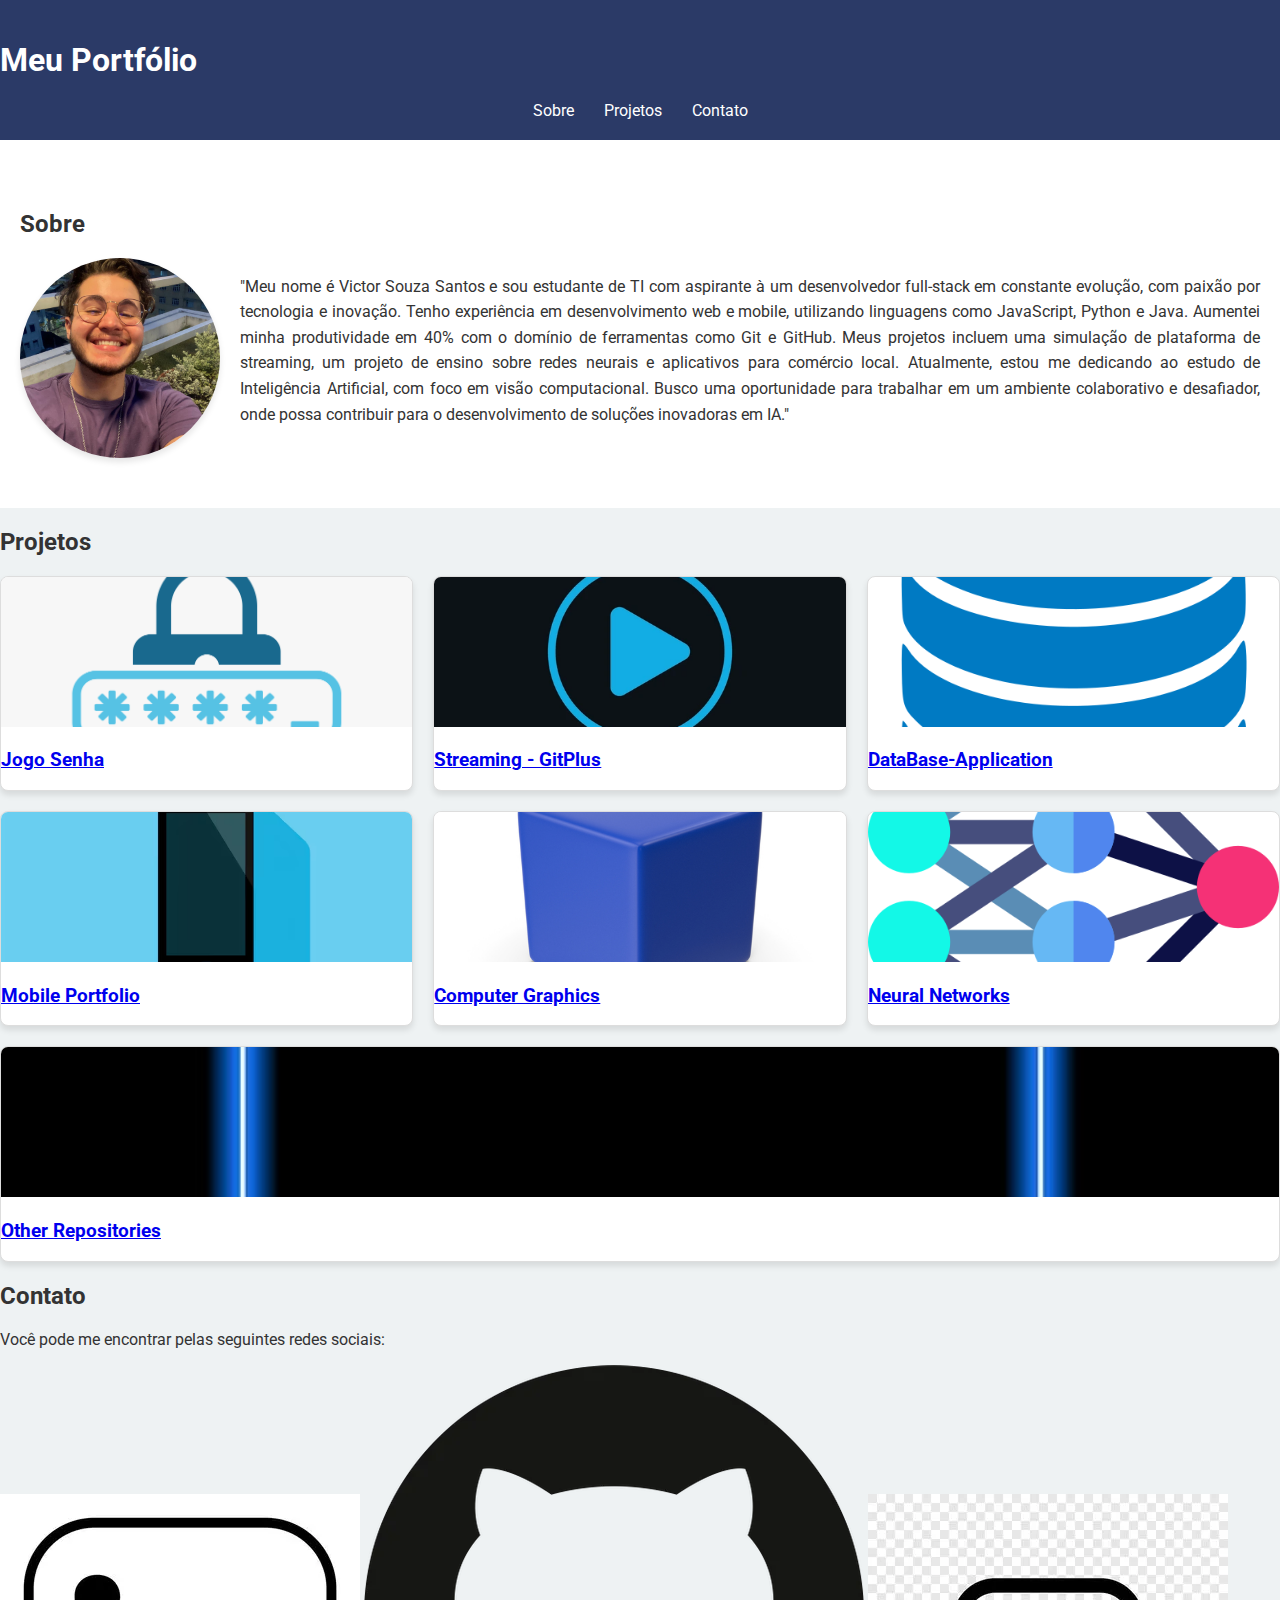
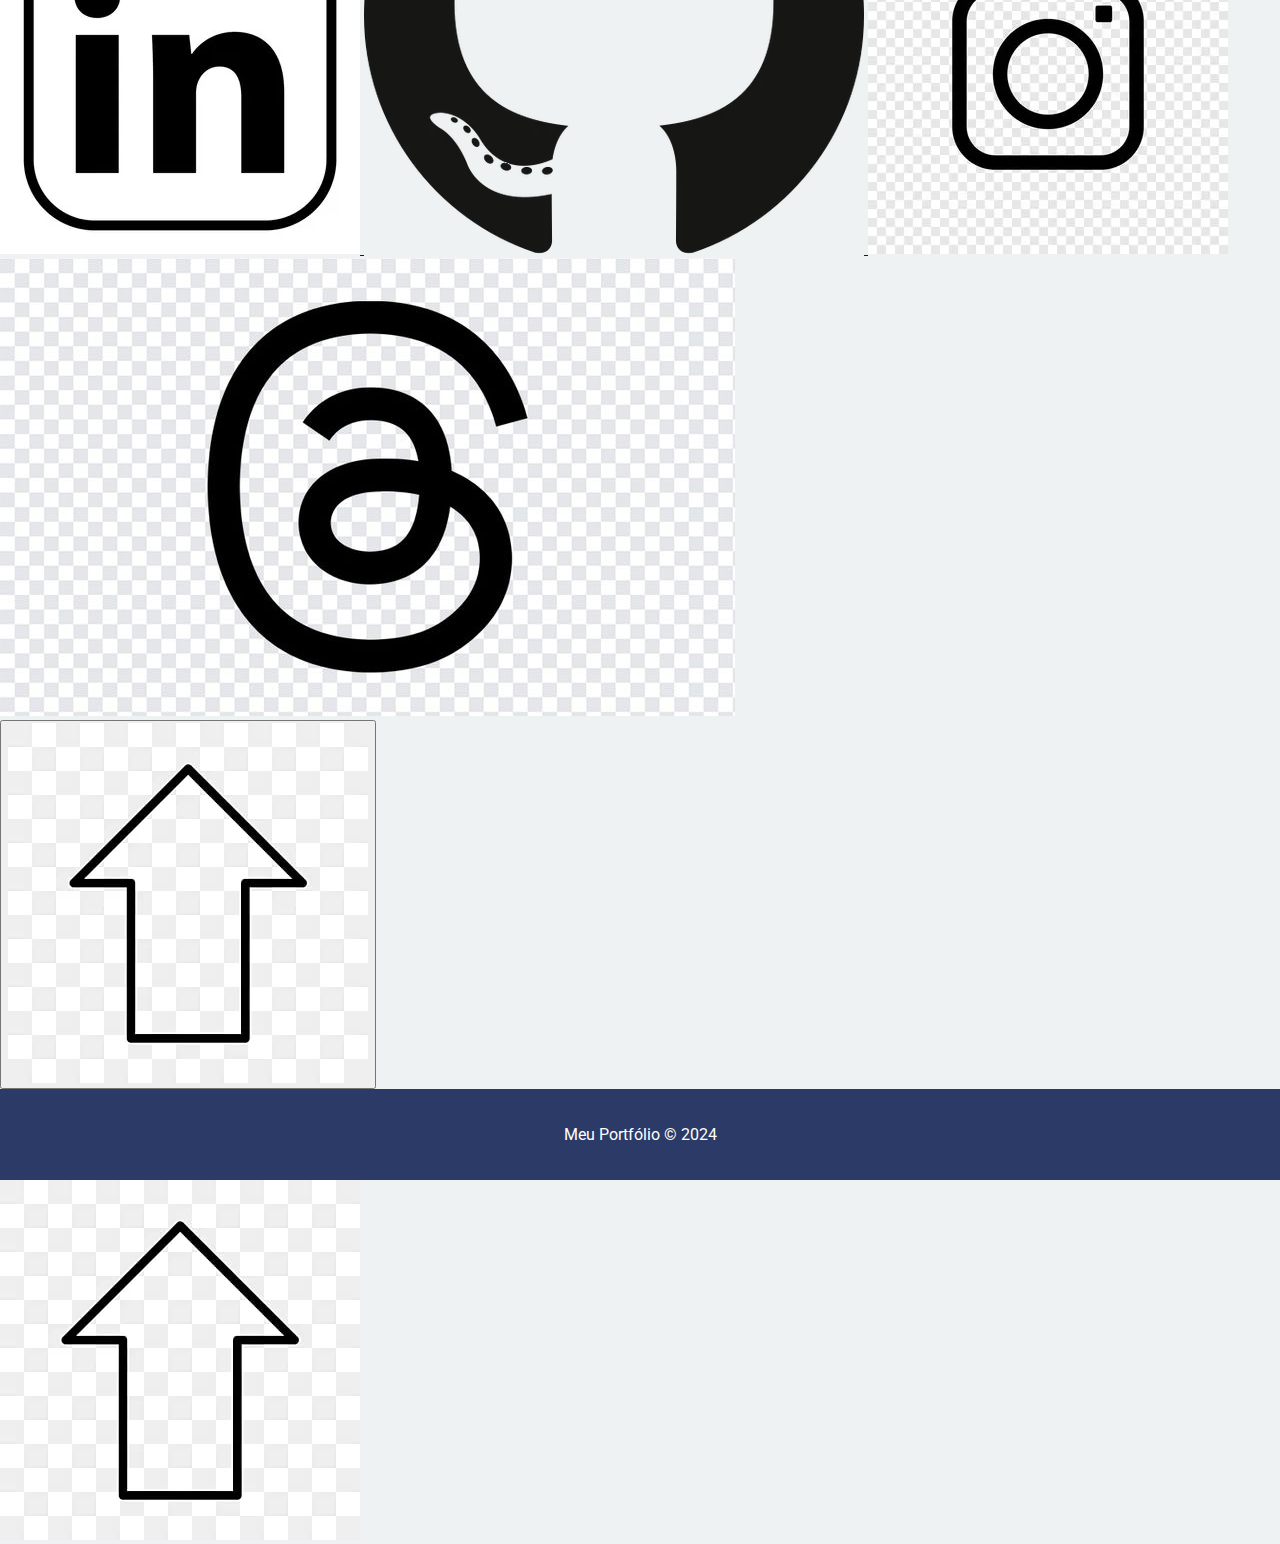
==== index.html @ 02e03fd9 "Tinha ficado bem ruim" ====
<!DOCTYPE html>
<html lang="pt-br">
<head>
  <meta charset="UTF-8">
  <meta name="viewport" content="width=device-width, initial-scale=1.0">
  <title>Meu Portfólio</title>
  <link rel="stylesheet" href="style.css">
  <link rel="stylesheet" href="https://fonts.googleapis.com/css2?family=Roboto:wght@400;700&display=swap">
</head>
<body>
  <header>
    <div class="container">
      <h1 id="branding"><span class="highlight">Meu</span> Portfólio</h1>
      <nav>
        <ul>
          <li><a href="#sobre">Sobre</a></li>
          <li><a href="#projetos">Projetos</a></li>
          <li><a href="#contato">Contato</a></li>
        </ul>
      </nav>
    </div>
  </header>

  <main>
    <!-- Seção Sobre -->
    <section id="sobre">
      <div class="container">
        <h2>Sobre</h2>
        <div class="about">
        <img src="./ilustrations/pfp/3632a961-8020-4d77-95af-735faaba258c.jpeg" alt="Me" class="profile-pic">
          <p class="sobre-texto">
            "Meu nome é Victor Souza Santos e sou estudante de TI com aspirante à um desenvolvedor full-stack em constante evolução,
             com paixão por tecnologia e inovação. Tenho experiência em desenvolvimento web e mobile, utilizando linguagens como JavaScript, Python e Java.
              Aumentei minha produtividade em 40% com o domínio de ferramentas como Git e GitHub. Meus projetos incluem uma simulação de plataforma de streaming,
               um projeto de ensino sobre redes neurais e aplicativos para comércio local. Atualmente, estou me dedicando ao estudo de Inteligência Artificial,
                com foco em visão computacional. Busco uma oportunidade para trabalhar em um ambiente colaborativo e desafiador,
                 onde possa contribuir para o desenvolvimento de soluções inovadoras em IA."
          </p>  
        </div>
      </div>
    </section>

    <!-- Seção Projetos -->
    <section id="projetos">
      <div class="container">
        <h2>Projetos</h2>
        <div class="project-boxes">
          <!-- Projeto Jogo Senha -->
          <article class="project">
            <a href="./Password_Game/senha.html">
              <img src="./ilustrations/password.png" alt="Jogo Senha" class="project-img">
              <h3>Jogo Senha</h3>
            </a>
          </article>

          <!-- Projeto GitPlus -->
          <article class="project">
            <a href="https://projeto-web-streaming.vercel.app/">
              <img src="./ilustrations/play.webp" alt="Web Site" class="project-img">
              <h3>Streaming - GitPlus</h3>
            </a>
          </article>

          <!-- Projeto Aplicação de Banco de Dados -->
          <article class="project">
            <a href="https://github.com/VictorSantos674/DataBase-Application">
              <img src="./ilustrations/db1.webp" alt="DataBase Application" class="project-img">
              <h3>DataBase-Application</h3>
            </a>
          </article>

          <!-- Projeto Portfolio Mobile -->
          <article class="project">
            <a href="https://github.com/VictorSantos674/Mobile-portfolio">
              <img src="./ilustrations/smartphone.avif" alt="Mobile Portfolio" class="project-img">
              <h3>Mobile Portfolio</h3>
            </a>
          </article>

          <!-- Projeto Computação Gráfica -->
          <article class="project">
            <a href="https://github.com/VictorSantos674/Computer-Graphics">
              <img src="./ilustrations/cube.jpg" alt="Computer Graphics" class="project-img">
              <h3>Computer Graphics</h3>
            </a>
          </article>

          <!-- Projeto Seminário de Redes Neurais -->
          <article class="project">
            <a href="https://github.com/VictorSantos674/Neural-Networks-and-Machine-Learning-for-Network-Management">
              <img src="./ilustrations/redesneurais.png" alt="Other Repositories" class="project-img">
              <h3>Neural Networks</h3>
            </a>
          </article>

          <!-- Acesso aos outros repositórios -->
          <article class="project">
            <a href="https://github.com/VictorSantos674?tab=repositories">
              <img src="./ilustrations/files.jpg" alt="Other Repositories" class="project-img">
              <h3>Other Repositories</h3>
            </a>
          </article>
          <!-- Espaço para adicionar mais projetos aqui -->
        </div>
      </div>
    </section>
  </main>
  

  <!-- Seção Contato -->
  <section id="contato">
    <div class="container">
      <h2>Contato</h2>
      <p>Você pode me encontrar pelas seguintes redes sociais:</p>
      <div class="social-links">
        <a href="https://www.linkedin.com/in/victor-santos-59a886220/" target="_blank" aria-label="LinkedIn">
          <img src="./ilustrations/socials/LinkedIn.png" alt="LinkedIn">
        </a>
        <a href="https://github.com/VictorSantos674" target="_blank" aria-label="GitHub">
          <img src="./ilustrations/socials/GitHub.png" alt="GitHub">
        </a>
        <a href="https://www.instagram.com/victor_santos674?igsh=MXV6OGl2bWZrajloOQ%3D%3D&utm_source=qr" target="_blank" aria-label="Instagram">
          <img src="./ilustrations/socials/Instagram.png" alt="Instagram">
        </a>
        <a href="https://www.threads.net/@victor_santos674" target="_blank" aria-label="Threads">
          <img src="./ilustrations/socials/Threads.jpg" alt="Threads">
        </a>
      </div>
    </div>
  </section>

  <!-- Botão de rolagem para o topo -->
  <button class="scroll-to-top">
    <img src="./ilustrations/setaParaCima.png" alt="Topo">
  </button>

  <!-- Rodapé -->
  <footer>
    <div class="container">
      <p>Meu Portfólio © 2024</p>
    </div>
  </footer>

  <!-- Botão de rolagem para o topo -->
  <a href="#" class="scroll-to-top">
    <img src="./ilustrations/setaParaCima.png" alt="Topo">
  </a>

  <script src="main.js"></script>
</body>
</html>
---- style.css ----
/* Reset e configurações globais */
body, html {
  margin: 0;
  padding: 0;
  box-sizing: border-box;
}

body {
  font-family: 'Roboto', sans-serif;
  background-color: #eef2f3; /* Fundo ameno */
  color: #333; /* Texto mais escuro para contraste */
}

/* Cabeçalho */
header {
  background: #2b3a67; /* Azul mais discreto */
  color: white;
  padding: 20px 0;
}

header nav ul {
  list-style: none;
  display: flex;
  justify-content: center;
  padding: 0;
  margin: 0;
}

header nav ul li a {
  color: white;
  text-decoration: none;
  margin: 0 15px;
}

header nav ul li a:hover {
  color: #a5c9f1; /* Destaque em azul claro */
}

/* Sobre */
#sobre {
  background-color: #ffffff; /* Fundo branco limpo */
  padding: 50px 20px;
}

.about {
  display: flex;
  align-items: flex-start; /* Texto alinhado no topo da imagem */
  gap: 20px;
}

.profile-pic {
  width: 200px;
  height: 200px;
  border-radius: 50%; /* Bordas arredondadas */
  object-fit: cover; /* Garante que a imagem se ajuste sem distorção */
  box-shadow: 0 4px 6px rgba(0, 0, 0, 0.1); /* Sombra para destaque */
}

.sobre-texto {
  flex: 1; /* Garante que o texto ocupe o espaço restante */
  line-height: 1.6;
  text-align: justify;
}

/* Rodapé */
footer {
  background: #2b3a67; /* Mesmo azul do cabeçalho */
  color: white;
  text-align: center;
  padding: 20px;
}

/* Projetos */
.project-boxes {
  display: flex;
  flex-wrap: wrap;
  gap: 20px;
}

.project {
  flex: 1 1 calc(33% - 20px);
  background: white;
  border: 1px solid #ddd;
  border-radius: 8px;
  box-shadow: 0 4px 6px rgba(0, 0, 0, 0.1);
  overflow: hidden;
}

.project img {
  width: 100%;
  height: 150px;
  object-fit: cover;
}

/* Ajustes para dispositivos menores */
@media (max-width: 768px) {
  .about {
    flex-direction: column;
    text-align: center;
  }

  .profile-pic {
    margin: 0 auto;
  }

  .project {
    flex: 1 1 100%;
  }
}
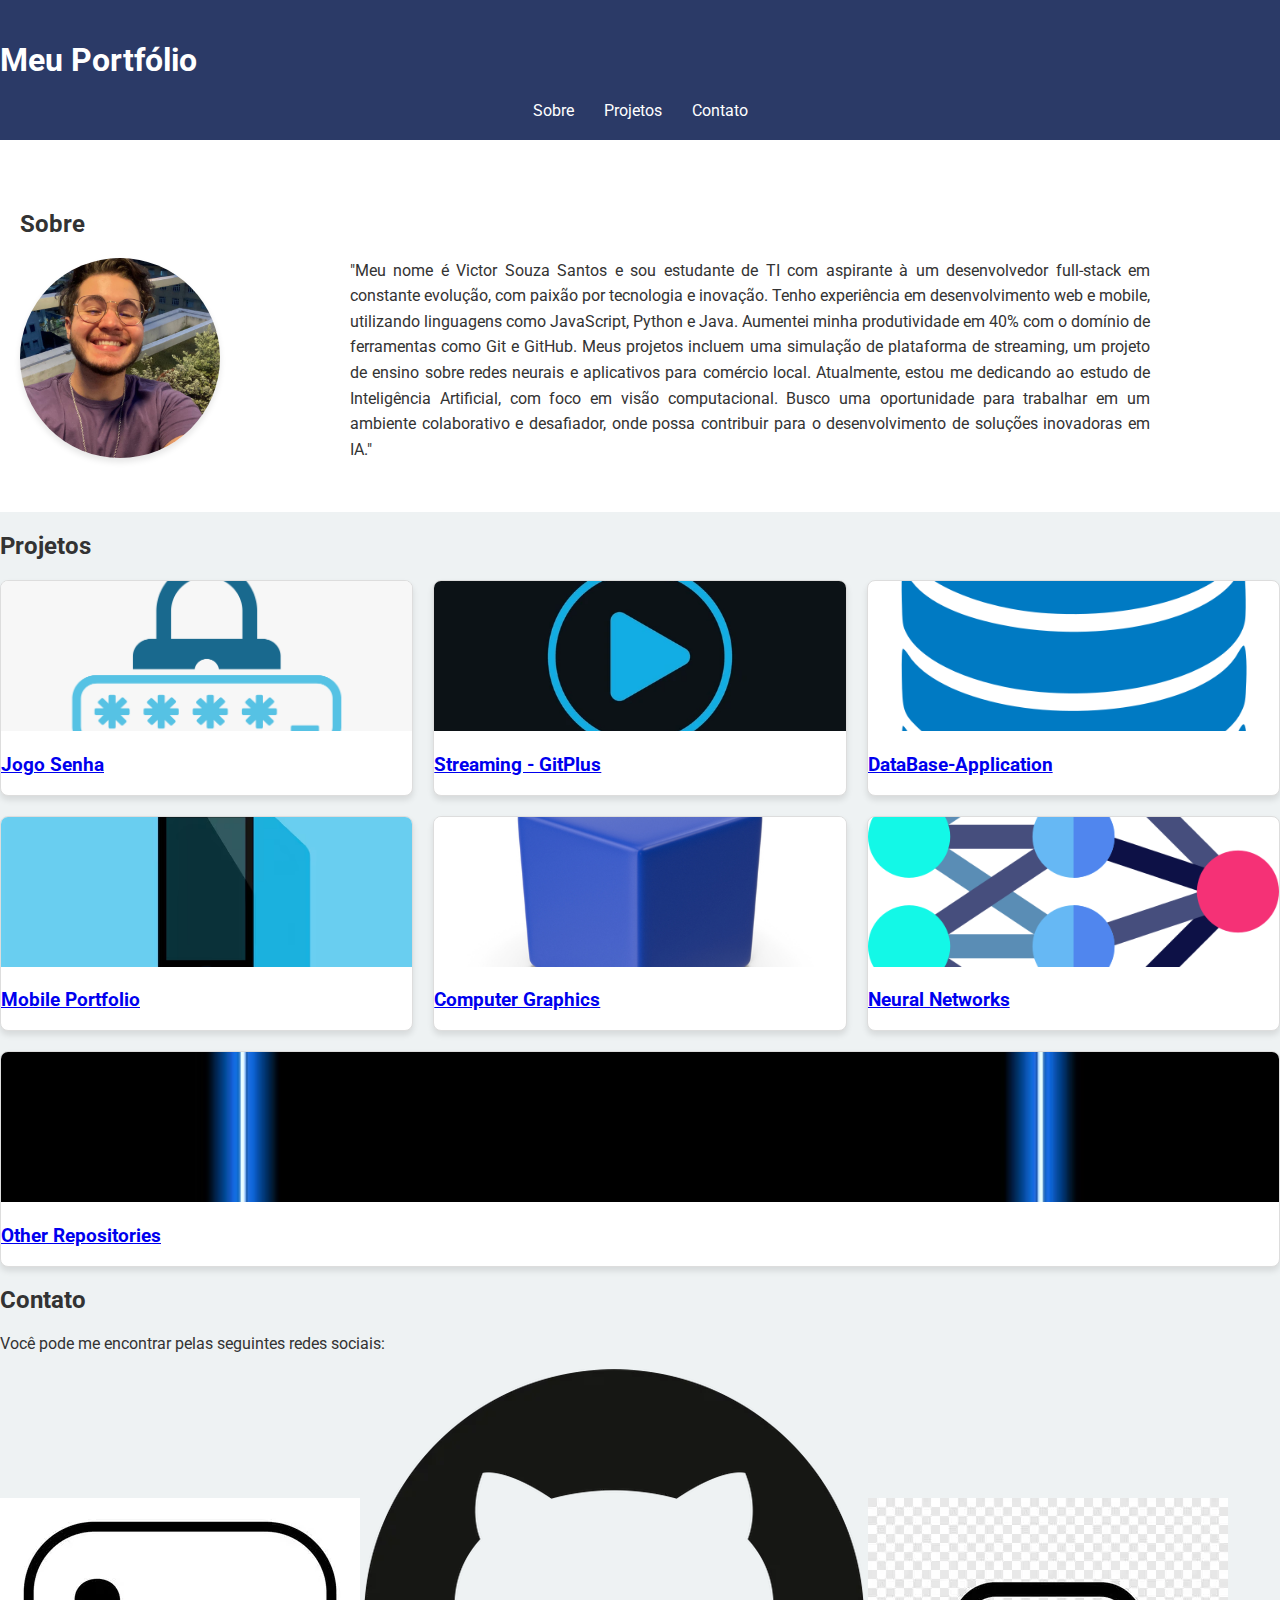
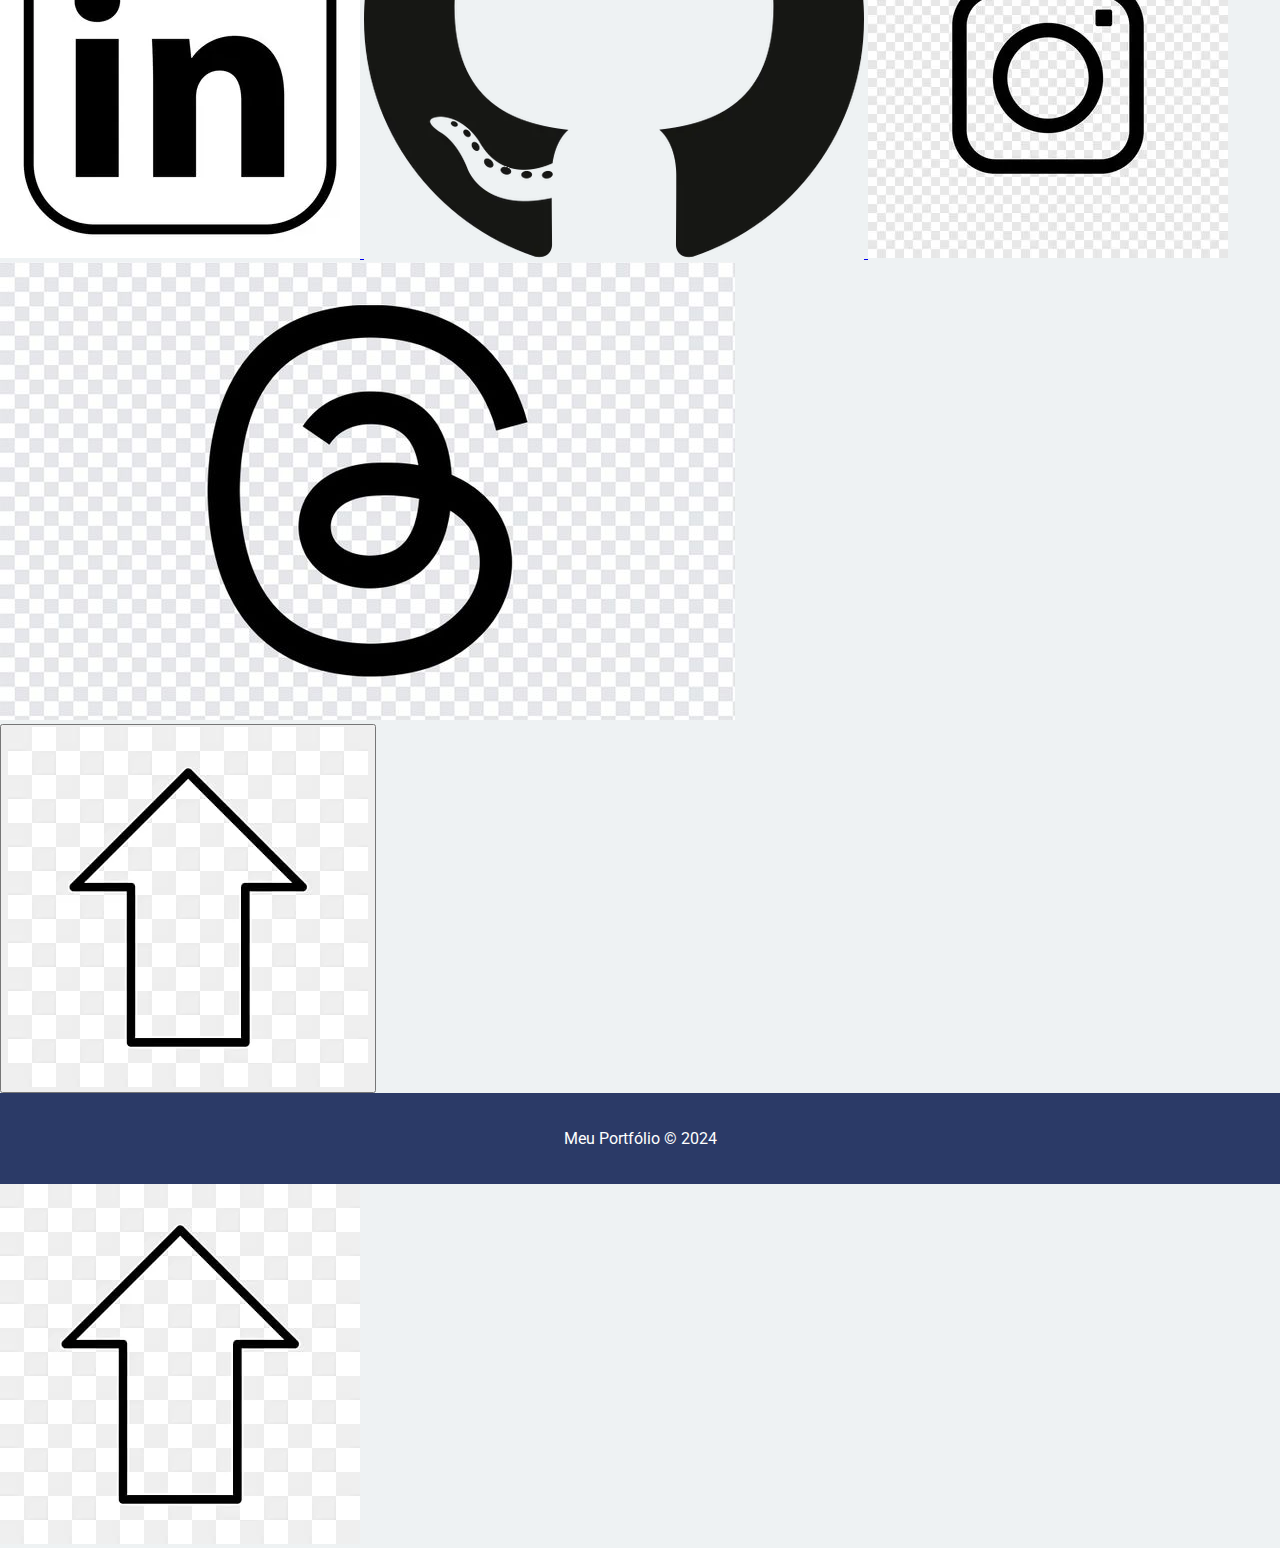
==== commit d2403078: "trying a new format for description" ====
--- a/index.html
+++ b/index.html
@@ -28,7 +28,7 @@
         <h2>Sobre</h2>
         <div class="about">
         <img src="./ilustrations/pfp/3632a961-8020-4d77-95af-735faaba258c.jpeg" alt="Me" class="profile-pic">
-          <p class="sobre-texto">
+          <p class="sobre-texto centered-text">
             "Meu nome é Victor Souza Santos e sou estudante de TI com aspirante à um desenvolvedor full-stack em constante evolução,
              com paixão por tecnologia e inovação. Tenho experiência em desenvolvimento web e mobile, utilizando linguagens como JavaScript, Python e Java.
               Aumentei minha produtividade em 40% com o domínio de ferramentas como Git e GitHub. Meus projetos incluem uma simulação de plataforma de streaming,
--- a/style.css
+++ b/style.css
@@ -1,3 +1,16 @@
+/* Centralizar o texto do título e descrição */
+.centered {
+  text-align: center;
+  margin-bottom: 20px; /* Espaço inferior para separar do conteúdo */
+}
+
+.centered-text {
+  text-align: center;
+  line-height: 1.8; /* Melhor legibilidade */
+  margin: 0 auto; /* Centraliza no container */
+  max-width: 800px; /* Limita a largura para manter o foco visual */
+}
+
 /* Reset e configurações globais */
 body, html {
   margin: 0;
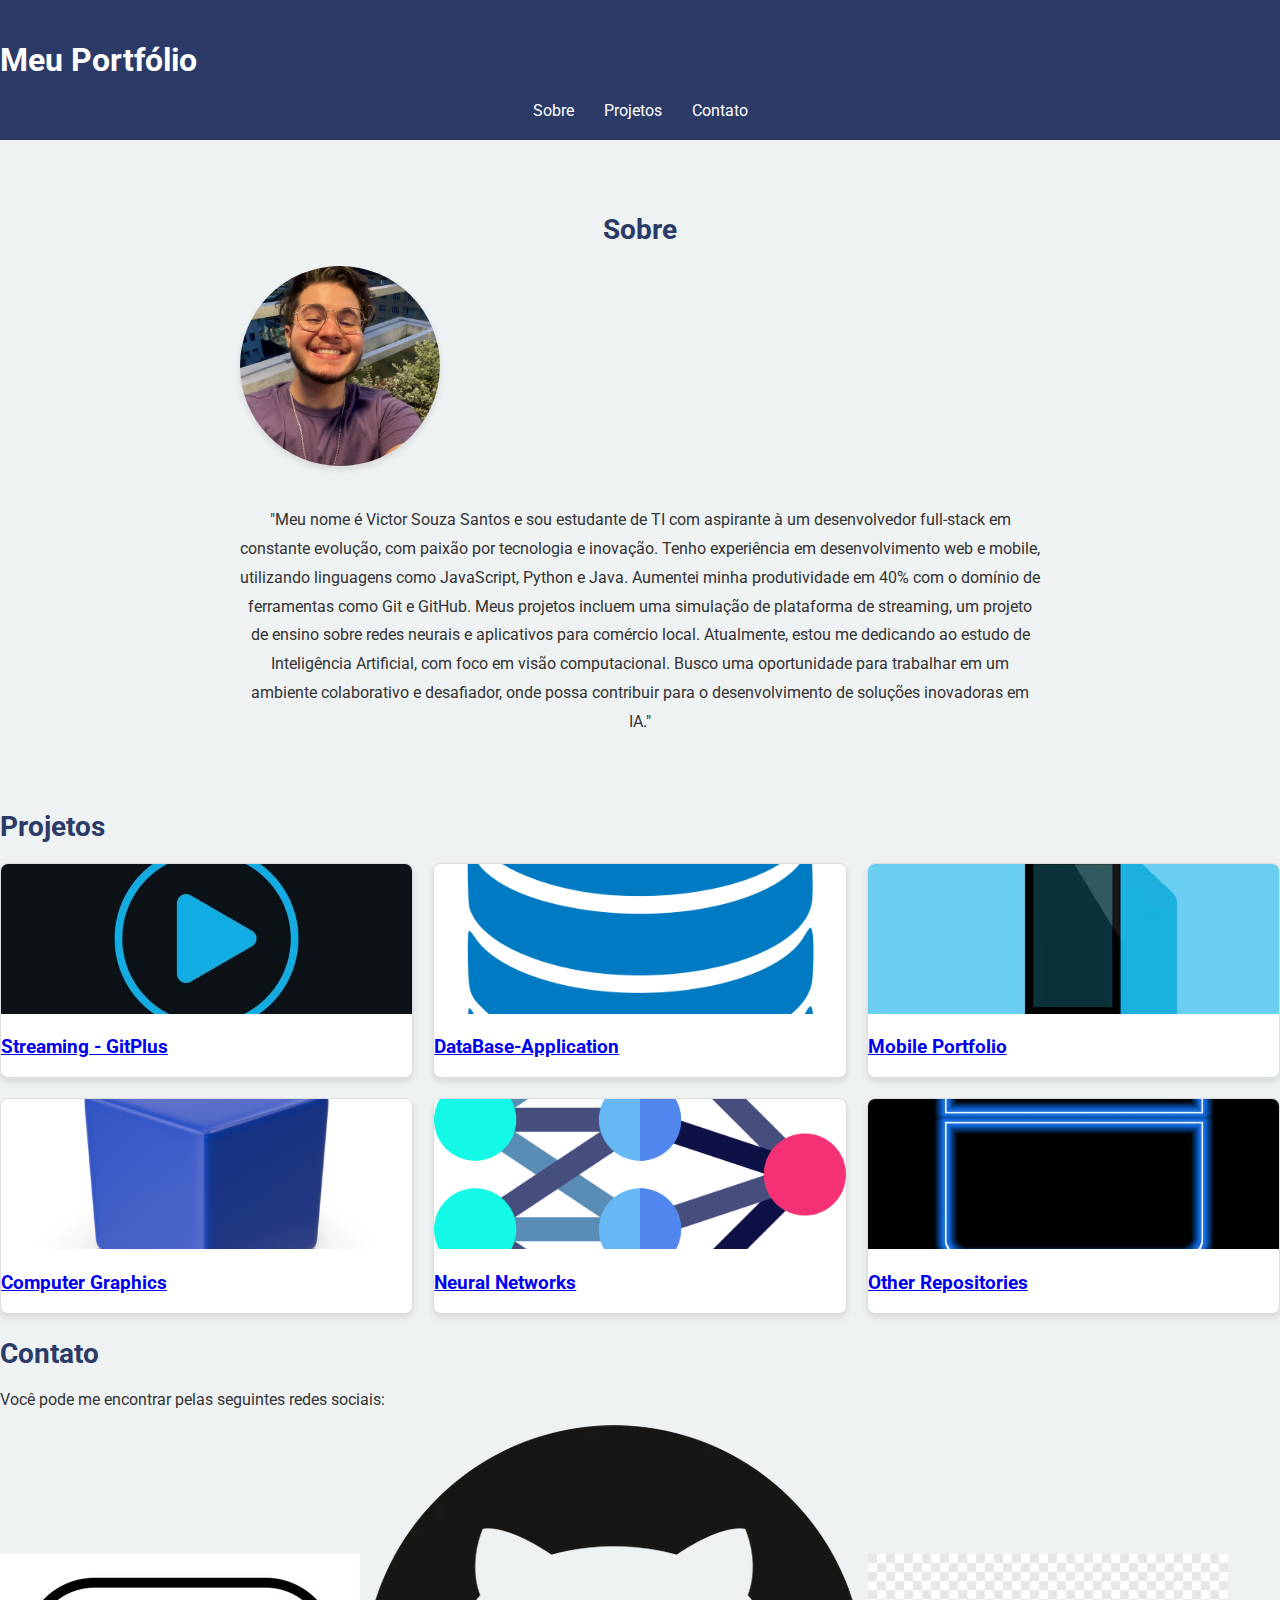
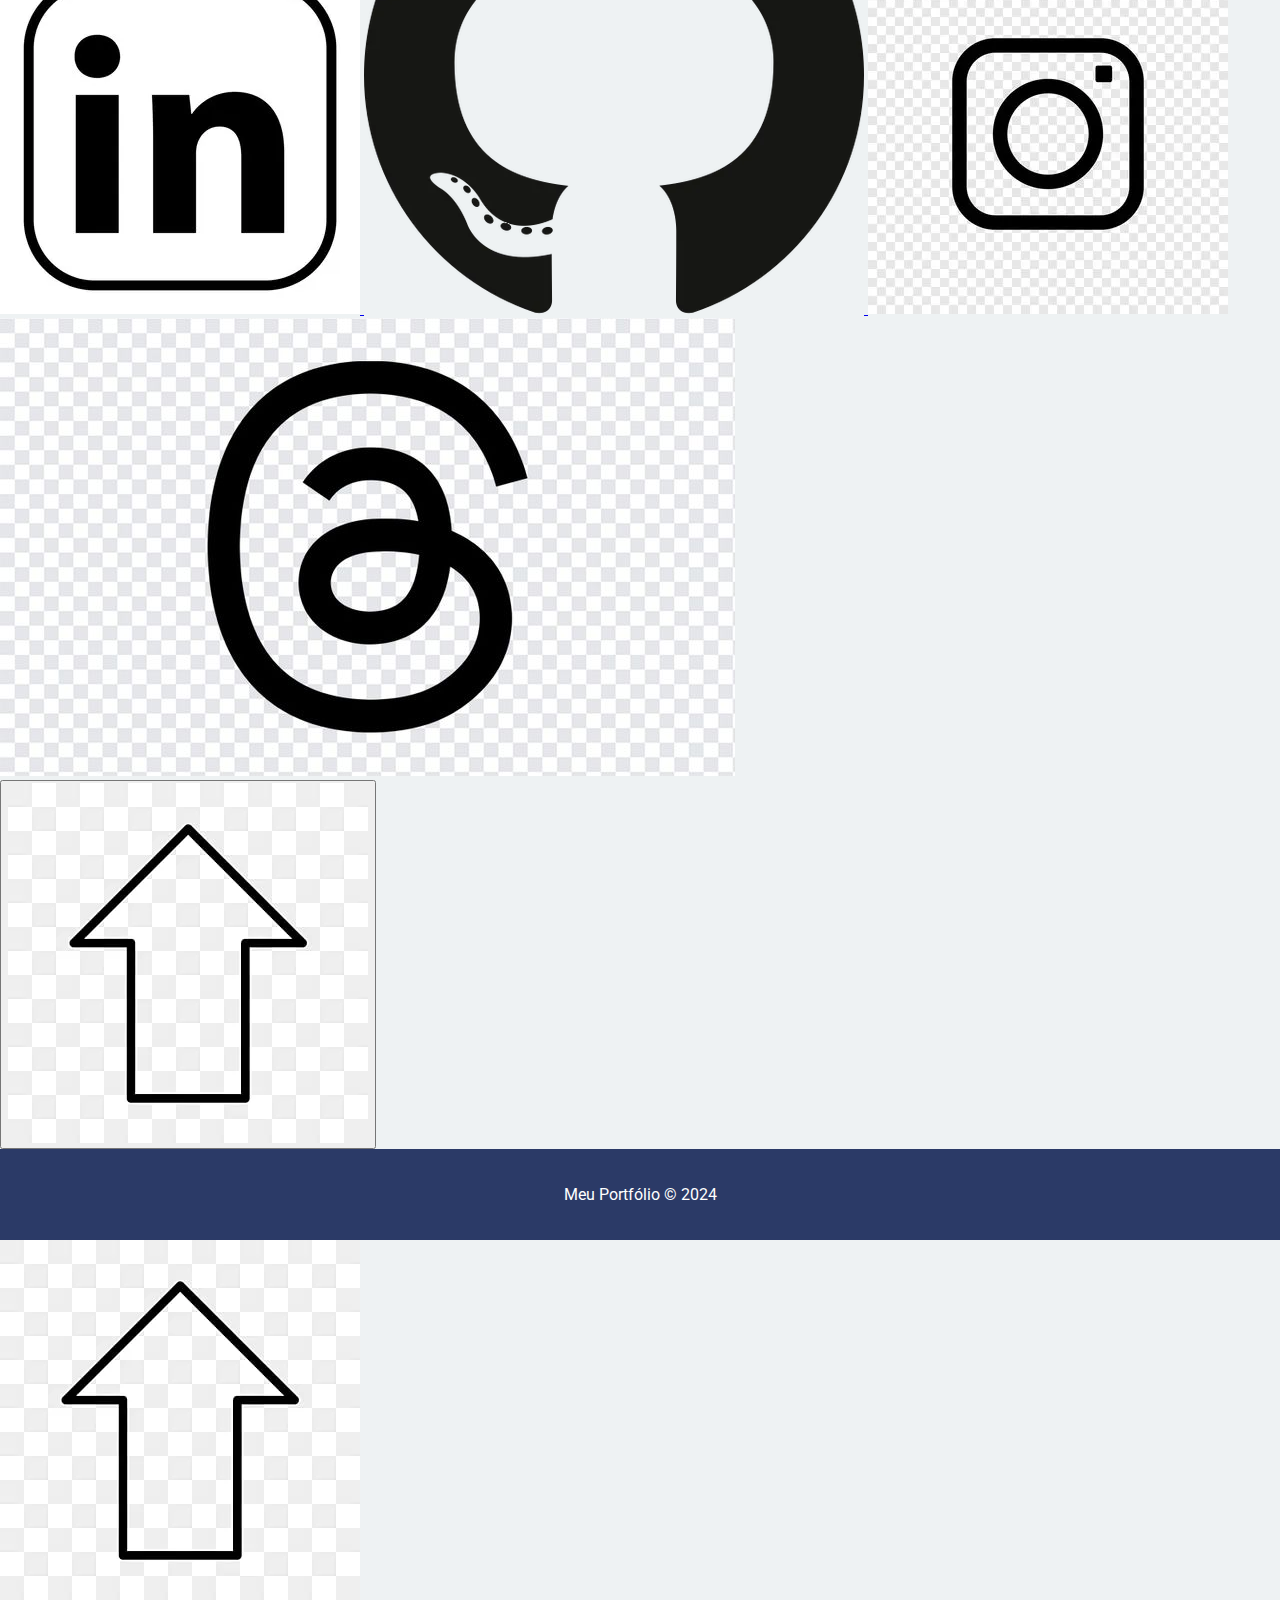
==== commit 9612c8de: "More chance" ====
--- a/index.html
+++ b/index.html
@@ -22,37 +22,29 @@
   </header>
 
   <main>
-    <!-- Seção Sobre -->
     <section id="sobre">
-      <div class="container">
-        <h2>Sobre</h2>
+      <div class="container centered">
+        <h2>Sobre</h2> <!-- Título centralizado -->
         <div class="about">
-        <img src="./ilustrations/pfp/3632a961-8020-4d77-95af-735faaba258c.jpeg" alt="Me" class="profile-pic">
-          <p class="sobre-texto centered-text">
+          <img src="./ilustrations/pfp/3632a961-8020-4d77-95af-735faaba258c.jpeg" alt="Foto de perfil de Victor Souza Santos" class="profile-pic">
+          <p class="sobre-texto">
             "Meu nome é Victor Souza Santos e sou estudante de TI com aspirante à um desenvolvedor full-stack em constante evolução,
-             com paixão por tecnologia e inovação. Tenho experiência em desenvolvimento web e mobile, utilizando linguagens como JavaScript, Python e Java.
-              Aumentei minha produtividade em 40% com o domínio de ferramentas como Git e GitHub. Meus projetos incluem uma simulação de plataforma de streaming,
-               um projeto de ensino sobre redes neurais e aplicativos para comércio local. Atualmente, estou me dedicando ao estudo de Inteligência Artificial,
-                com foco em visão computacional. Busco uma oportunidade para trabalhar em um ambiente colaborativo e desafiador,
-                 onde possa contribuir para o desenvolvimento de soluções inovadoras em IA."
-          </p>  
+            com paixão por tecnologia e inovação. Tenho experiência em desenvolvimento web e mobile, utilizando linguagens como JavaScript, Python e Java.
+            Aumentei minha produtividade em 40% com o domínio de ferramentas como Git e GitHub. Meus projetos incluem uma simulação de plataforma de streaming,
+            um projeto de ensino sobre redes neurais e aplicativos para comércio local. Atualmente, estou me dedicando ao estudo de Inteligência Artificial,
+            com foco em visão computacional. Busco uma oportunidade para trabalhar em um ambiente colaborativo e desafiador,
+            onde possa contribuir para o desenvolvimento de soluções inovadoras em IA."
+          </p>
         </div>
       </div>
-    </section>
+    </section>    
 
     <!-- Seção Projetos -->
     <section id="projetos">
       <div class="container">
         <h2>Projetos</h2>
         <div class="project-boxes">
-          <!-- Projeto Jogo Senha -->
-          <article class="project">
-            <a href="./Password_Game/senha.html">
-              <img src="./ilustrations/password.png" alt="Jogo Senha" class="project-img">
-              <h3>Jogo Senha</h3>
-            </a>
-          </article>
-
+          
           <!-- Projeto GitPlus -->
           <article class="project">
             <a href="https://projeto-web-streaming.vercel.app/">
--- a/style.css
+++ b/style.css
@@ -1,15 +1,28 @@
-/* Centralizar o texto do título e descrição */
+/* Centralizar conteúdo da seção */
 .centered {
   text-align: center;
-  margin-bottom: 20px; /* Espaço inferior para separar do conteúdo */
+  display: flex;
+  flex-direction: column; /* Layout em coluna para alinhar foto e texto */
+  align-items: center;
 }
 
-.centered-text {
-  text-align: center;
-  line-height: 1.8; /* Melhor legibilidade */
-  margin: 0 auto; /* Centraliza no container */
-  max-width: 800px; /* Limita a largura para manter o foco visual */
+/* Estilo da foto de perfil */
+.profile-pic {
+  width: 200px;
+  height: 200px;
+  border-radius: 50%; /* Bordas arredondadas */
+  object-fit: cover; /* Ajuste sem distorções */
+  margin-bottom: 20px; /* Espaço entre imagem e texto */
+  box-shadow: 0 4px 6px rgba(0, 0, 0, 0.1); /* Sombra leve para destaque */
 }
+
+/* Títulos das seções */
+h2 {
+  font-size: 28px;
+  margin-bottom: 20px;
+  color: #2b3a67; /* Cor azul do cabeçalho */
+}
+
 
 /* Reset e configurações globais */
 body, html {
@@ -51,8 +64,24 @@
 
 /* Sobre */
 #sobre {
-  background-color: #ffffff; /* Fundo branco limpo */
+  background-color: #eef2f3; /* Mesmo tom do restante da página */
   padding: 50px 20px;
+  color: #333; /* Contraste adequado para texto */
+}
+
+.about {
+  display: flex;
+  align-items: center;
+  flex-direction: column; /* Força o layout em coluna para centralizar */
+  gap: 20px;
+}
+
+.profile-pic {
+  width: 200px;
+  height: 200px;
+  border-radius: 50%;
+  object-fit: cover;
+  box-shadow: 0 4px 6px rgba(0, 0, 0, 0.1); /* Destaque */
 }
 
 .about {
@@ -69,10 +98,12 @@
   box-shadow: 0 4px 6px rgba(0, 0, 0, 0.1); /* Sombra para destaque */
 }
 
+/* Texto da descrição */
 .sobre-texto {
-  flex: 1; /* Garante que o texto ocupe o espaço restante */
-  line-height: 1.6;
-  text-align: justify;
+  text-align: center; /* Texto centralizado */
+  line-height: 1.8; /* Melhor legibilidade */
+  max-width: 800px; /* Largura máxima para manter o foco visual */
+  margin: 0 auto; /* Centraliza o texto no container */
 }
 
 /* Rodapé */
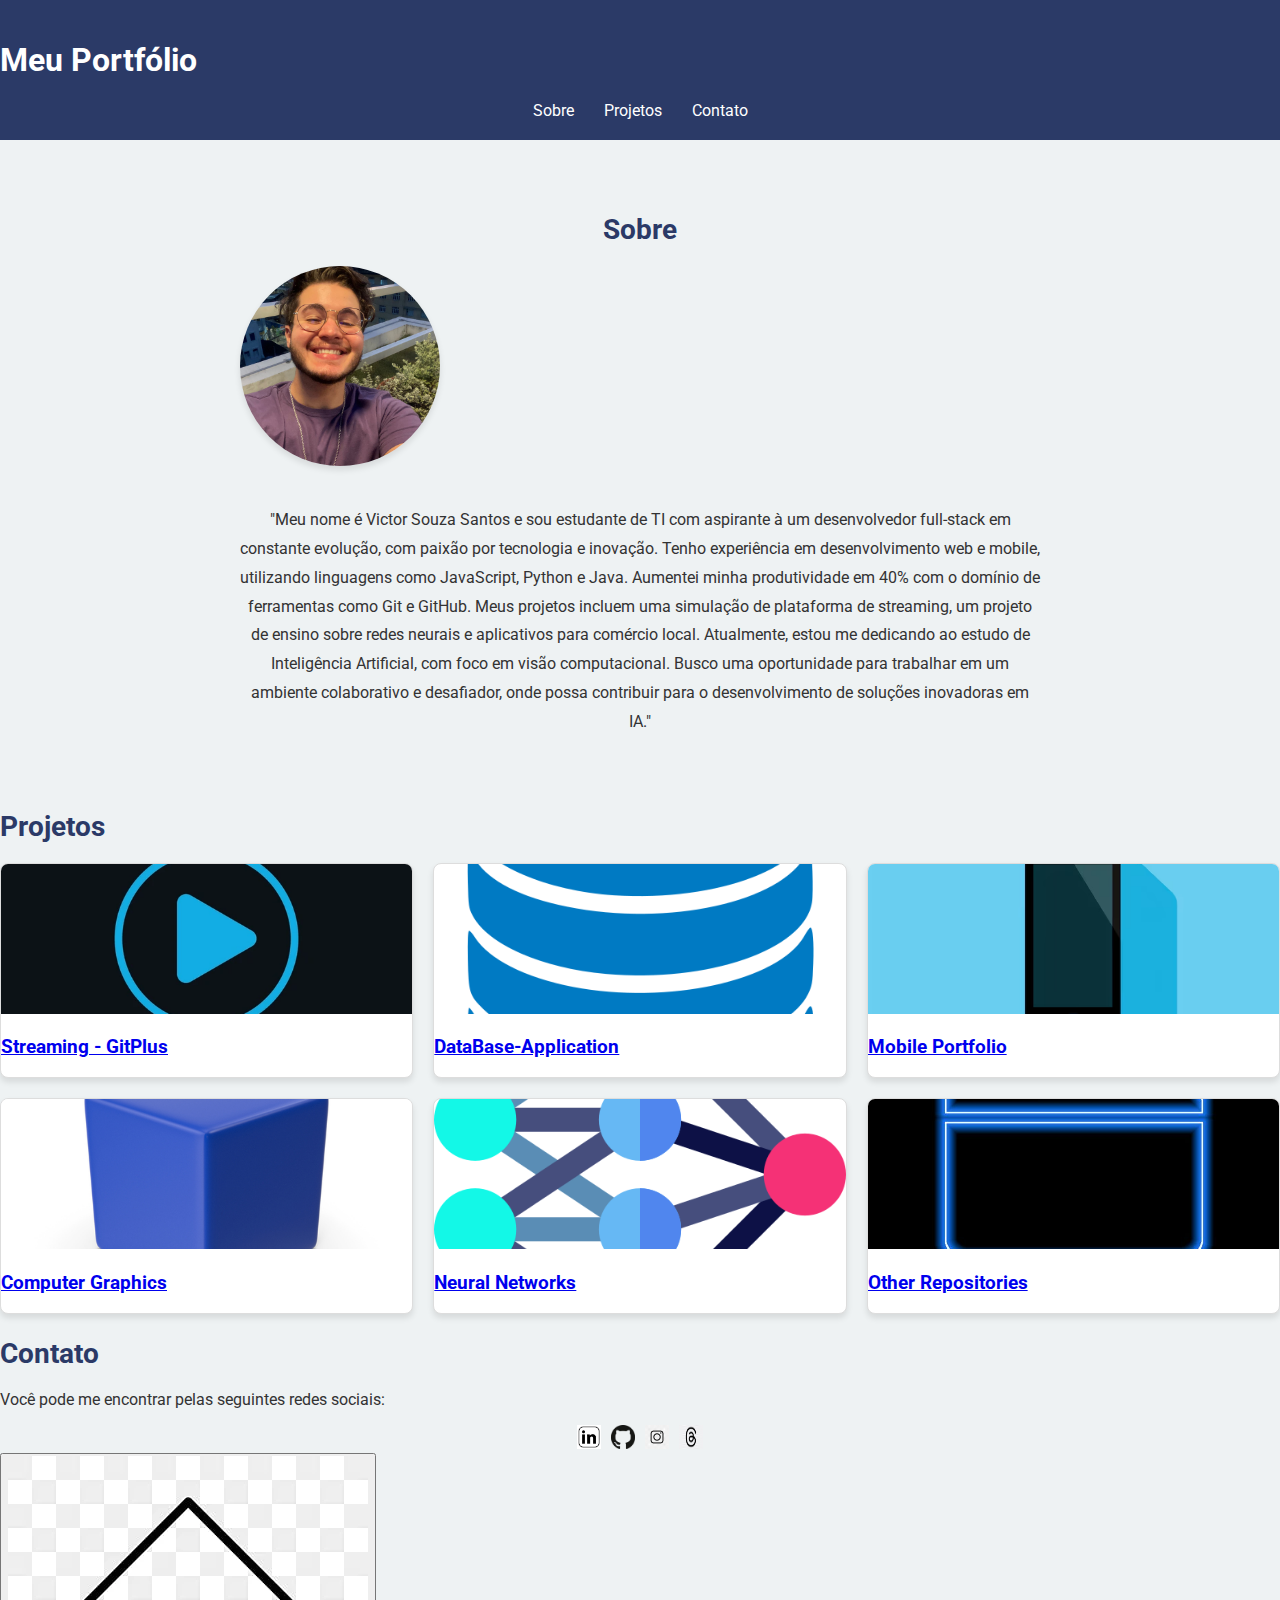
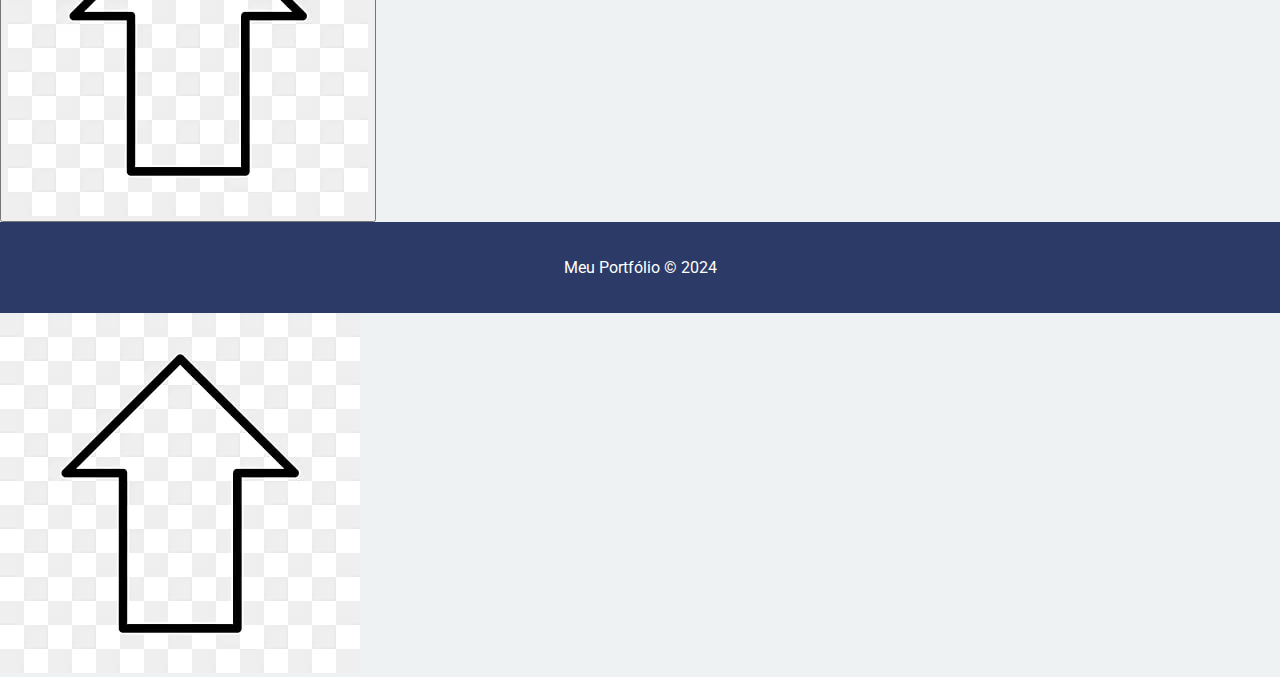
==== commit d0a92fbe: "More chance" ====
--- a/index.html
+++ b/index.html
@@ -44,7 +44,7 @@
       <div class="container">
         <h2>Projetos</h2>
         <div class="project-boxes">
-          
+
           <!-- Projeto GitPlus -->
           <article class="project">
             <a href="https://projeto-web-streaming.vercel.app/">
@@ -99,27 +99,26 @@
   </main>
   
 
-  <!-- Seção Contato -->
   <section id="contato">
-    <div class="container">
-      <h2>Contato</h2>
-      <p>Você pode me encontrar pelas seguintes redes sociais:</p>
-      <div class="social-links">
-        <a href="https://www.linkedin.com/in/victor-santos-59a886220/" target="_blank" aria-label="LinkedIn">
-          <img src="./ilustrations/socials/LinkedIn.png" alt="LinkedIn">
-        </a>
-        <a href="https://github.com/VictorSantos674" target="_blank" aria-label="GitHub">
-          <img src="./ilustrations/socials/GitHub.png" alt="GitHub">
-        </a>
-        <a href="https://www.instagram.com/victor_santos674?igsh=MXV6OGl2bWZrajloOQ%3D%3D&utm_source=qr" target="_blank" aria-label="Instagram">
-          <img src="./ilustrations/socials/Instagram.png" alt="Instagram">
-        </a>
-        <a href="https://www.threads.net/@victor_santos674" target="_blank" aria-label="Threads">
-          <img src="./ilustrations/socials/Threads.jpg" alt="Threads">
-        </a>
-      </div>
+  <div class="container">
+    <h2>Contato</h2>
+    <p>Você pode me encontrar pelas seguintes redes sociais:</p>
+    <div class="social-links">
+      <a href="https://www.linkedin.com/in/victor-santos-59a886220/" target="_blank" aria-label="LinkedIn">
+        <img src="./ilustrations/socials/LinkedIn.png" alt="LinkedIn">
+      </a>
+      <a href="https://github.com/VictorSantos674" target="_blank" aria-label="GitHub">
+        <img src="./ilustrations/socials/GitHub.png" alt="GitHub">
+      </a>
+      <a href="https://www.instagram.com/victor_santos674?igsh=MXV6OGl2bWZrajloOQ%3D%3D&utm_source=qr" target="_blank" aria-label="Instagram">
+        <img src="./ilustrations/socials/Instagram.png" alt="Instagram">
+      </a>
+      <a href="https://www.threads.net/@victor_santos674" target="_blank" aria-label="Threads">
+        <img src="./ilustrations/socials/Threads.jpg" alt="Threads">
+      </a>
     </div>
-  </section>
+  </div>
+</section>
 
   <!-- Botão de rolagem para o topo -->
   <button class="scroll-to-top">
--- a/style.css
+++ b/style.css
@@ -106,6 +106,24 @@
   margin: 0 auto; /* Centraliza o texto no container */
 }
 
+/* Redes sociais */
+.social-links {
+  display: flex;
+  justify-content: center;
+  align-items: center;
+  gap: 10px; /* Espaço reduzido entre os ícones */
+}
+
+.social-links img {
+  width: 24px; /* Reduzido para um tamanho pequeno */
+  height: 24px; /* Proporcional à largura */
+  transition: transform 0.3s ease; /* Animação ao passar o mouse */
+}
+
+.social-links img:hover {
+  transform: scale(1.2); /* Leve aumento ao passar o mouse */
+}
+
 /* Rodapé */
 footer {
   background: #2b3a67; /* Mesmo azul do cabeçalho */
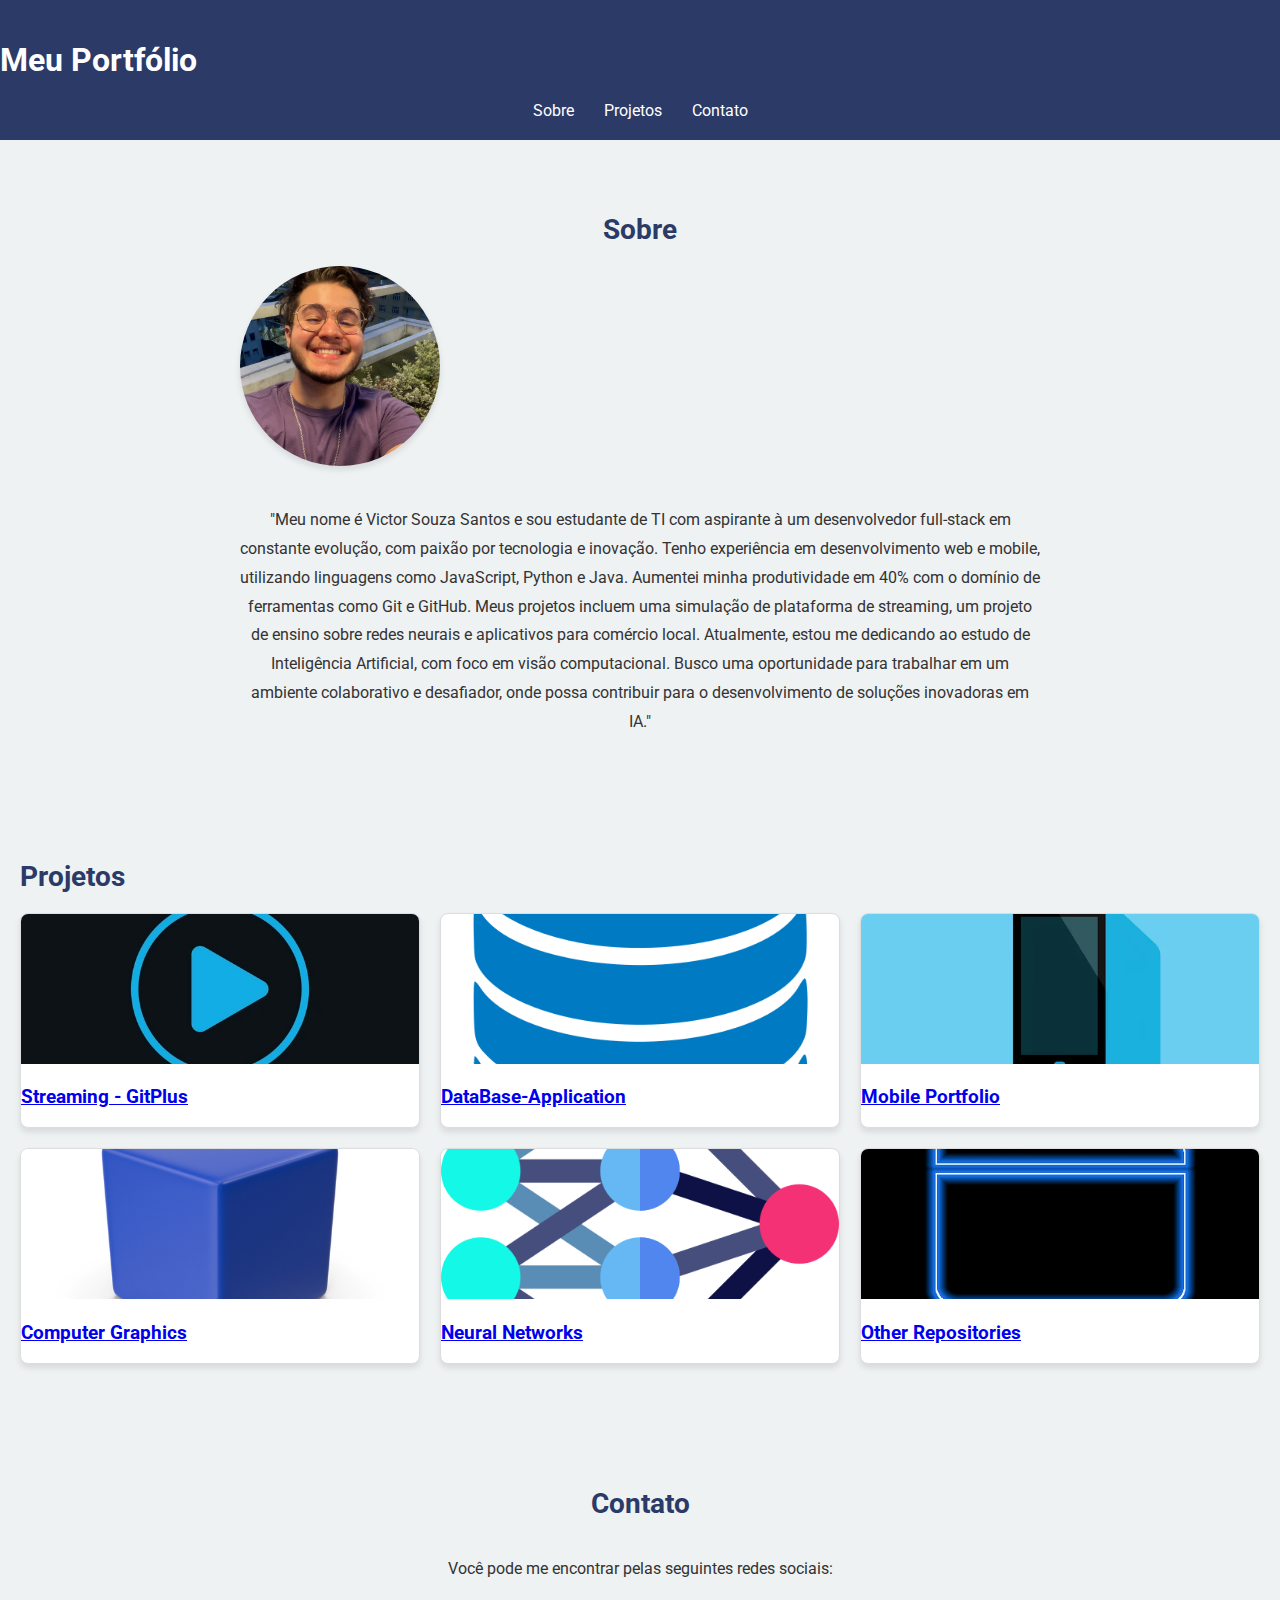
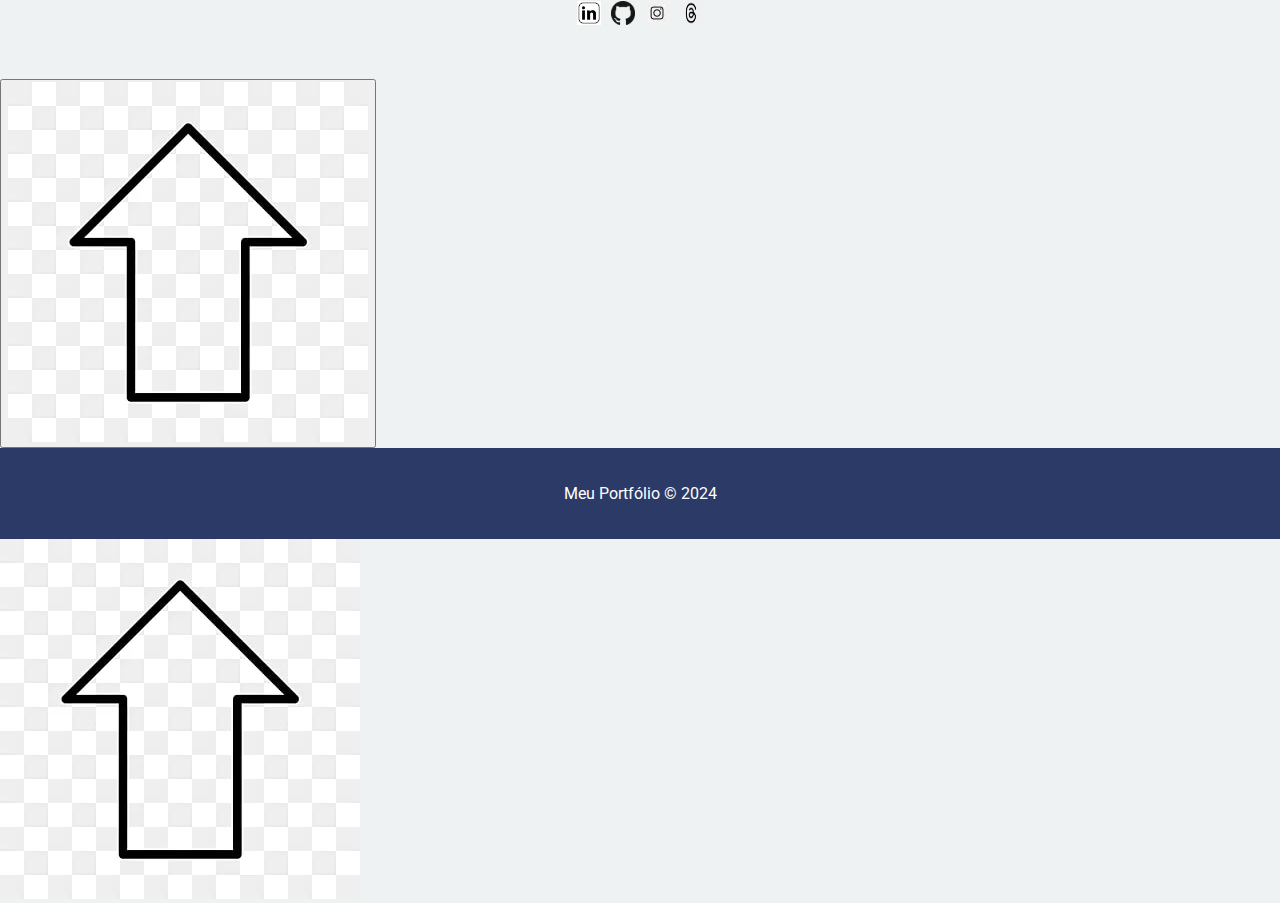
==== commit 2cfa3d5c: "Other modification" ====
--- a/index.html
+++ b/index.html
@@ -100,25 +100,25 @@
   
 
   <section id="contato">
-  <div class="container">
-    <h2>Contato</h2>
-    <p>Você pode me encontrar pelas seguintes redes sociais:</p>
-    <div class="social-links">
-      <a href="https://www.linkedin.com/in/victor-santos-59a886220/" target="_blank" aria-label="LinkedIn">
-        <img src="./ilustrations/socials/LinkedIn.png" alt="LinkedIn">
-      </a>
-      <a href="https://github.com/VictorSantos674" target="_blank" aria-label="GitHub">
-        <img src="./ilustrations/socials/GitHub.png" alt="GitHub">
-      </a>
-      <a href="https://www.instagram.com/victor_santos674?igsh=MXV6OGl2bWZrajloOQ%3D%3D&utm_source=qr" target="_blank" aria-label="Instagram">
-        <img src="./ilustrations/socials/Instagram.png" alt="Instagram">
-      </a>
-      <a href="https://www.threads.net/@victor_santos674" target="_blank" aria-label="Threads">
-        <img src="./ilustrations/socials/Threads.jpg" alt="Threads">
-      </a>
+    <div class="container centered">
+      <h2>Contato</h2> <!-- Centralizado -->
+      <p>Você pode me encontrar pelas seguintes redes sociais:</p>
+      <div class="social-links">
+        <a href="https://www.linkedin.com/in/victor-santos-59a886220/" target="_blank" aria-label="LinkedIn">
+          <img src="./ilustrations/socials/LinkedIn.png" alt="LinkedIn">
+        </a>
+        <a href="https://github.com/VictorSantos674" target="_blank" aria-label="GitHub">
+          <img src="./ilustrations/socials/GitHub.png" alt="GitHub">
+        </a>
+        <a href="https://www.instagram.com/victor_santos674?igsh=MXV6OGl2bWZrajloOQ%3D%3D&utm_source=qr" target="_blank" aria-label="Instagram">
+          <img src="./ilustrations/socials/Instagram.png" alt="Instagram">
+        </a>
+        <a href="https://www.threads.net/@victor_santos674" target="_blank" aria-label="Threads">
+          <img src="./ilustrations/socials/Threads.jpg" alt="Threads">
+        </a>
+      </div>
     </div>
-  </div>
-</section>
+  </section>
 
   <!-- Botão de rolagem para o topo -->
   <button class="scroll-to-top">
--- a/style.css
+++ b/style.css
@@ -69,6 +69,39 @@
   color: #333; /* Contraste adequado para texto */
 }
 
+/* Centralizar conteúdo da seção */
+.centered {
+  text-align: center;
+  display: flex;
+  flex-direction: column;
+  align-items: center;
+}
+
+/* Seção Projetos */
+#projetos {
+  background-color: #eef2f3; /* Fundo consistente com o restante */
+  padding: 50px 20px;
+}
+
+.project-boxes {
+  display: flex;
+  flex-wrap: wrap;
+  justify-content: center; /* Centralizar os projetos */
+  gap: 20px; /* Espaço entre os projetos */
+}
+
+/* Seção Contato */
+#contato {
+  background-color: #eef2f3; /* Fundo consistente com o restante */
+  padding: 50px 20px;
+}
+
+#contato p {
+  max-width: 600px; /* Limita o texto para manter foco visual */
+  line-height: 1.6; /* Melhor legibilidade */
+  margin-bottom: 20px; /* Espaçamento inferior */
+}
+
 .about {
   display: flex;
   align-items: center;
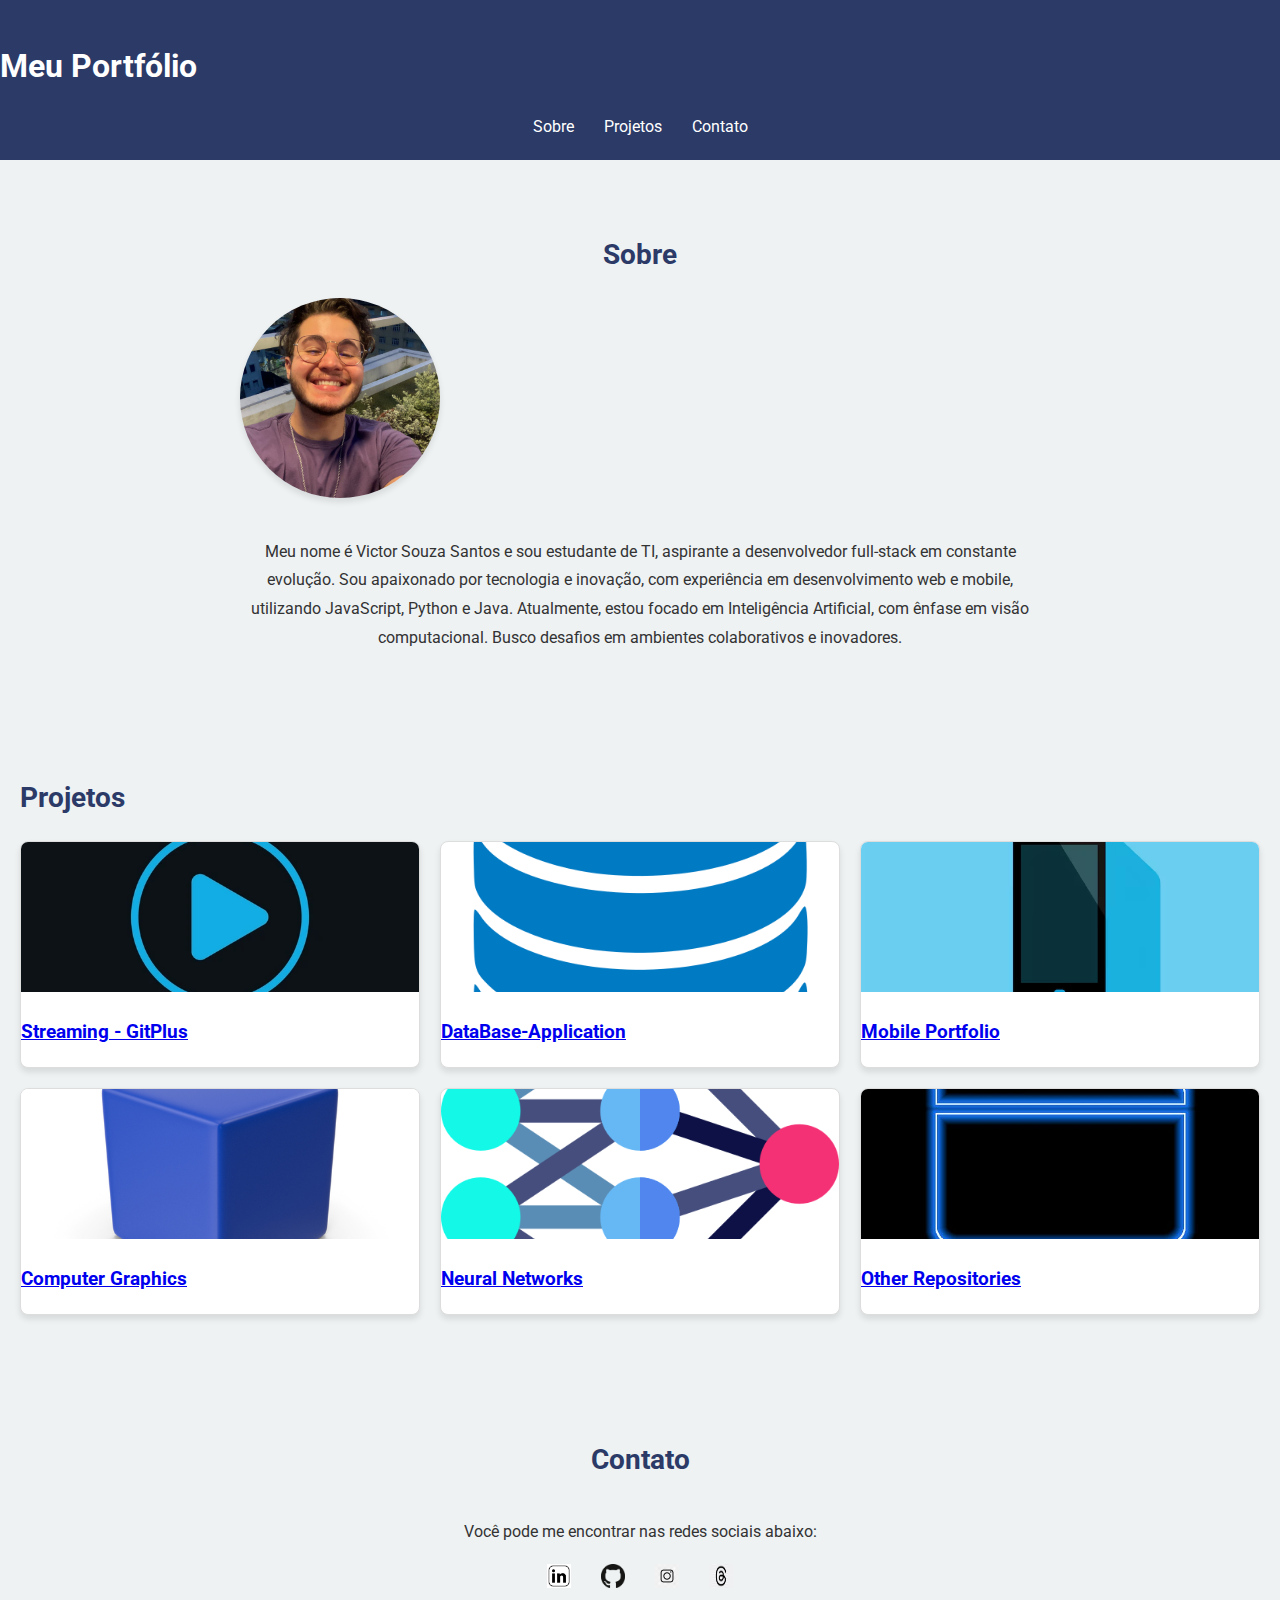
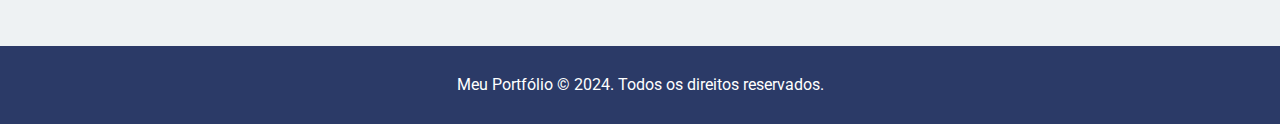
==== commit a0c73164: "Editing structure" ====
--- a/index.html
+++ b/index.html
@@ -6,6 +6,7 @@
   <title>Meu Portfólio</title>
   <link rel="stylesheet" href="style.css">
   <link rel="stylesheet" href="https://fonts.googleapis.com/css2?family=Roboto:wght@400;700&display=swap">
+  <meta name="description" content="Portfólio de Victor Souza Santos, estudante de TI, desenvolvedor full-stack e entusiasta de IA e inovação.">
 </head>
 <body>
   <header>
@@ -24,119 +25,88 @@
   <main>
     <section id="sobre">
       <div class="container centered">
-        <h2>Sobre</h2> <!-- Título centralizado -->
+        <h2>Sobre</h2>
         <div class="about">
           <img src="./ilustrations/pfp/3632a961-8020-4d77-95af-735faaba258c.jpeg" alt="Foto de perfil de Victor Souza Santos" class="profile-pic">
           <p class="sobre-texto">
-            "Meu nome é Victor Souza Santos e sou estudante de TI com aspirante à um desenvolvedor full-stack em constante evolução,
-            com paixão por tecnologia e inovação. Tenho experiência em desenvolvimento web e mobile, utilizando linguagens como JavaScript, Python e Java.
-            Aumentei minha produtividade em 40% com o domínio de ferramentas como Git e GitHub. Meus projetos incluem uma simulação de plataforma de streaming,
-            um projeto de ensino sobre redes neurais e aplicativos para comércio local. Atualmente, estou me dedicando ao estudo de Inteligência Artificial,
-            com foco em visão computacional. Busco uma oportunidade para trabalhar em um ambiente colaborativo e desafiador,
-            onde possa contribuir para o desenvolvimento de soluções inovadoras em IA."
+            Meu nome é Victor Souza Santos e sou estudante de TI, aspirante a desenvolvedor full-stack em constante evolução. Sou apaixonado por tecnologia e inovação, com experiência em desenvolvimento web e mobile, utilizando JavaScript, Python e Java. Atualmente, estou focado em Inteligência Artificial, com ênfase em visão computacional. Busco desafios em ambientes colaborativos e inovadores.
           </p>
         </div>
       </div>
     </section>    
 
-    <!-- Seção Projetos -->
     <section id="projetos">
       <div class="container">
         <h2>Projetos</h2>
         <div class="project-boxes">
-
-          <!-- Projeto GitPlus -->
           <article class="project">
-            <a href="https://projeto-web-streaming.vercel.app/">
+            <a href="https://projeto-web-streaming.vercel.app/" target="_blank" rel="noopener noreferrer">
               <img src="./ilustrations/play.webp" alt="Web Site" class="project-img">
               <h3>Streaming - GitPlus</h3>
             </a>
           </article>
-
-          <!-- Projeto Aplicação de Banco de Dados -->
           <article class="project">
-            <a href="https://github.com/VictorSantos674/DataBase-Application">
+            <a href="https://github.com/VictorSantos674/DataBase-Application" target="_blank" rel="noopener noreferrer">
               <img src="./ilustrations/db1.webp" alt="DataBase Application" class="project-img">
               <h3>DataBase-Application</h3>
             </a>
           </article>
-
-          <!-- Projeto Portfolio Mobile -->
           <article class="project">
-            <a href="https://github.com/VictorSantos674/Mobile-portfolio">
+            <a href="https://github.com/VictorSantos674/Mobile-portfolio" target="_blank" rel="noopener noreferrer">
               <img src="./ilustrations/smartphone.avif" alt="Mobile Portfolio" class="project-img">
               <h3>Mobile Portfolio</h3>
             </a>
           </article>
-
-          <!-- Projeto Computação Gráfica -->
           <article class="project">
-            <a href="https://github.com/VictorSantos674/Computer-Graphics">
+            <a href="https://github.com/VictorSantos674/Computer-Graphics" target="_blank" rel="noopener noreferrer">
               <img src="./ilustrations/cube.jpg" alt="Computer Graphics" class="project-img">
               <h3>Computer Graphics</h3>
             </a>
           </article>
-
-          <!-- Projeto Seminário de Redes Neurais -->
           <article class="project">
-            <a href="https://github.com/VictorSantos674/Neural-Networks-and-Machine-Learning-for-Network-Management">
-              <img src="./ilustrations/redesneurais.png" alt="Other Repositories" class="project-img">
+            <a href="https://github.com/VictorSantos674/Neural-Networks-and-Machine-Learning-for-Network-Management" target="_blank" rel="noopener noreferrer">
+              <img src="./ilustrations/redesneurais.png" alt="Neural Networks" class="project-img">
               <h3>Neural Networks</h3>
             </a>
           </article>
-
-          <!-- Acesso aos outros repositórios -->
           <article class="project">
-            <a href="https://github.com/VictorSantos674?tab=repositories">
+            <a href="https://github.com/VictorSantos674?tab=repositories" target="_blank" rel="noopener noreferrer">
               <img src="./ilustrations/files.jpg" alt="Other Repositories" class="project-img">
               <h3>Other Repositories</h3>
             </a>
           </article>
-          <!-- Espaço para adicionar mais projetos aqui -->
         </div>
       </div>
     </section>
   </main>
-  
 
   <section id="contato">
     <div class="container centered">
-      <h2>Contato</h2> <!-- Centralizado -->
-      <p>Você pode me encontrar pelas seguintes redes sociais:</p>
+      <h2>Contato</h2>
+      <p>Você pode me encontrar nas redes sociais abaixo:</p>
       <div class="social-links">
-        <a href="https://www.linkedin.com/in/victor-santos-59a886220/" target="_blank" aria-label="LinkedIn">
+        <a href="https://www.linkedin.com/in/victor-santos-59a886220/" target="_blank" rel="noopener noreferrer" aria-label="LinkedIn">
           <img src="./ilustrations/socials/LinkedIn.png" alt="LinkedIn">
         </a>
-        <a href="https://github.com/VictorSantos674" target="_blank" aria-label="GitHub">
+        <a href="https://github.com/VictorSantos674" target="_blank" rel="noopener noreferrer" aria-label="GitHub">
           <img src="./ilustrations/socials/GitHub.png" alt="GitHub">
         </a>
-        <a href="https://www.instagram.com/victor_santos674?igsh=MXV6OGl2bWZrajloOQ%3D%3D&utm_source=qr" target="_blank" aria-label="Instagram">
+        <a href="https://www.instagram.com/victor_santos674" target="_blank" rel="noopener noreferrer" aria-label="Instagram">
           <img src="./ilustrations/socials/Instagram.png" alt="Instagram">
         </a>
-        <a href="https://www.threads.net/@victor_santos674" target="_blank" aria-label="Threads">
+        <a href="https://www.threads.net/@victor_santos674" target="_blank" rel="noopener noreferrer" aria-label="Threads">
           <img src="./ilustrations/socials/Threads.jpg" alt="Threads">
         </a>
       </div>
     </div>
   </section>
 
-  <!-- Botão de rolagem para o topo -->
-  <button class="scroll-to-top">
-    <img src="./ilustrations/setaParaCima.png" alt="Topo">
-  </button>
-
-  <!-- Rodapé -->
   <footer>
     <div class="container">
-      <p>Meu Portfólio © 2024</p>
+      <p>Meu Portfólio © 2024. Todos os direitos reservados.</p>
     </div>
   </footer>
 
-  <!-- Botão de rolagem para o topo -->
-  <a href="#" class="scroll-to-top">
-    <img src="./ilustrations/setaParaCima.png" alt="Topo">
-  </a>
-
   <script src="main.js"></script>
 </body>
-</html>+</html>
--- a/style.css
+++ b/style.css
@@ -1,9 +1,68 @@
-/* Centralizar conteúdo da seção */
+/* Centralização e acessibilidade */
 .centered {
   text-align: center;
   display: flex;
-  flex-direction: column; /* Layout em coluna para alinhar foto e texto */
-  align-items: center;
+  flex-direction: column;
+  align-items: center;
+}
+
+.profile-pic {
+  width: 200px;
+  height: 200px;
+  border-radius: 50%;
+  object-fit: cover;
+  margin-bottom: 20px;
+  box-shadow: 0 4px 6px rgba(0, 0, 0, 0.1);
+}
+
+body, html {
+  margin: 0;
+  padding: 0;
+  box-sizing: border-box;
+}
+
+body {
+  font-family: 'Roboto', sans-serif;
+  background-color: #eef2f3;
+  color: #333;
+  line-height: 1.6;
+}
+
+header {
+  background: #2b3a67;
+  color: white;
+  padding: 20px 0;
+}
+
+header nav ul {
+  list-style: none;
+  display: flex;
+  justify-content: center;
+  padding: 0;
+  margin: 0;
+}
+
+header nav ul li a {
+  color: white;
+  text-decoration: none;
+  margin: 0 15px;
+}
+
+header nav ul li a:hover {
+  color: #a5c9f1;
+}
+
+.project-boxes {
+  display: flex;
+  flex-wrap: wrap;
+  justify-content: center;
+  gap: 20px;
+}
+
+.social-links img {
+  width: 40px;
+  height: 40px;
+  margin: 0 10px;
 }
 
 /* Estilo da foto de perfil */
@@ -159,10 +218,10 @@
 
 /* Rodapé */
 footer {
-  background: #2b3a67; /* Mesmo azul do cabeçalho */
+  background: #2b3a67;
   color: white;
   text-align: center;
-  padding: 20px;
+  padding: 10px 0;
 }
 
 /* Projetos */
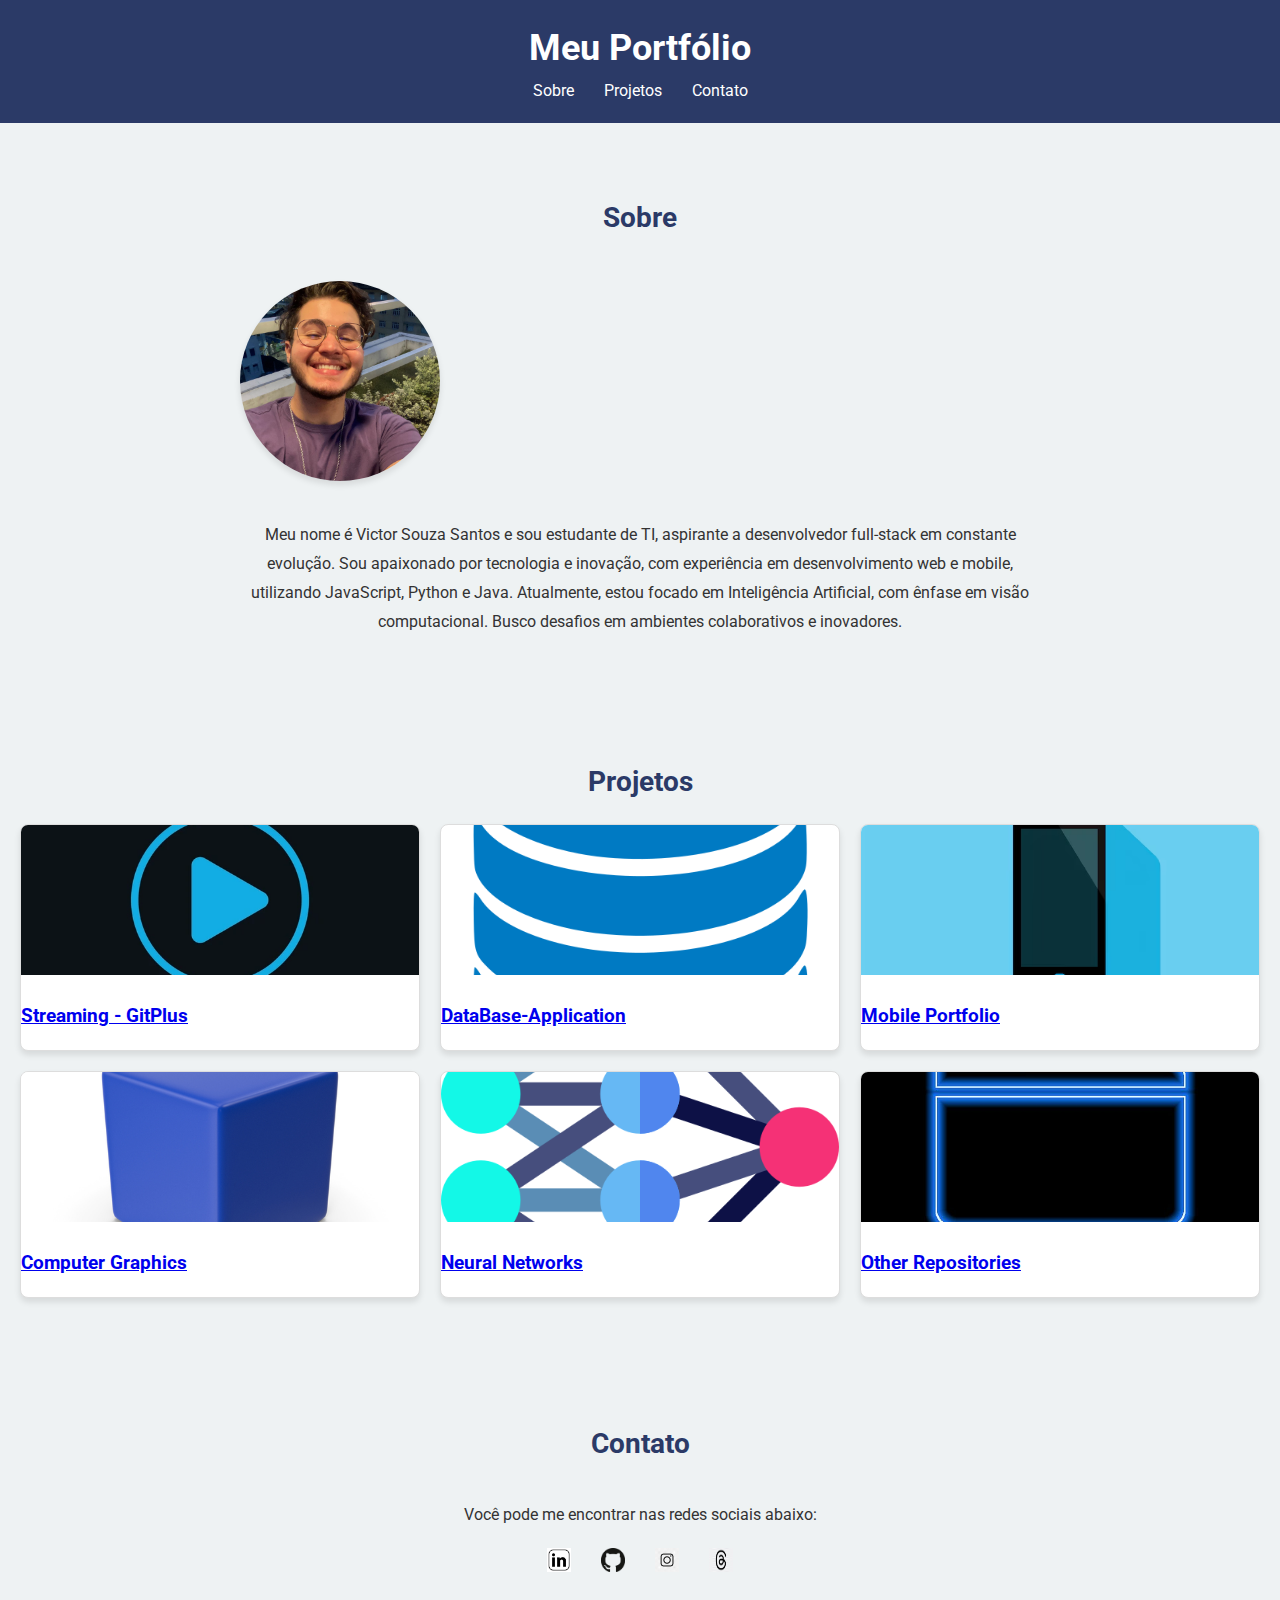
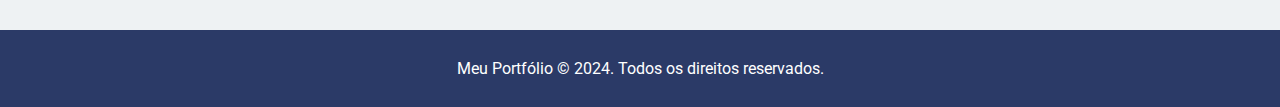
==== commit 4f8c5d39: "Changin appearance for testing" ====
--- a/index.html
+++ b/index.html
@@ -102,7 +102,7 @@
   </section>
 
   <footer>
-    <div class="container">
+    <div class="container centered">
       <p>Meu Portfólio © 2024. Todos os direitos reservados.</p>
     </div>
   </footer>
--- a/style.css
+++ b/style.css
@@ -261,3 +261,73 @@
     flex: 1 1 100%;
   }
 }
+
+/* Centralização e estilo geral */
+.centered {
+  text-align: center;
+  display: flex;
+  flex-direction: column;
+  align-items: center;
+}
+
+/* Cabeçalho */
+header {
+  background: #2b3a67;
+  color: white;
+  padding: 20px 0;
+  text-align: center; /* Centraliza o título do projeto */
+}
+
+header h1 {
+  font-size: 36px;
+  margin: 0;
+}
+
+/* Títulos das seções */
+h2 {
+  font-size: 28px;
+  color: #2b3a67;
+  text-align: center; /* Centraliza todos os títulos */
+  margin-bottom: 20px;
+}
+
+/* Foto de perfil */
+.profile-pic {
+  width: 200px;
+  height: 200px;
+  border-radius: 50%;
+  object-fit: cover;
+  margin: 20px 0;
+  box-shadow: 0 4px 6px rgba(0, 0, 0, 0.1);
+}
+
+/* Sobre */
+.sobre-texto {
+  max-width: 800px;
+  line-height: 1.8;
+  text-align: center; /* Centraliza o texto */
+  margin: 0 auto;
+}
+
+/* Seção Projetos */
+.project-boxes {
+  display: flex;
+  flex-wrap: wrap;
+  justify-content: center;
+  gap: 20px;
+}
+
+.project {
+  flex: 1 1 calc(33% - 20px);
+  background: white;
+  border: 1px solid #ddd;
+  border-radius: 8px;
+  box-shadow: 0 4px 6px rgba(0, 0, 0, 0.1);
+  overflow: hidden;
+}
+
+.project img {
+  width: 100%;
+  height: 150px;
+  object-fit: cover;
+}
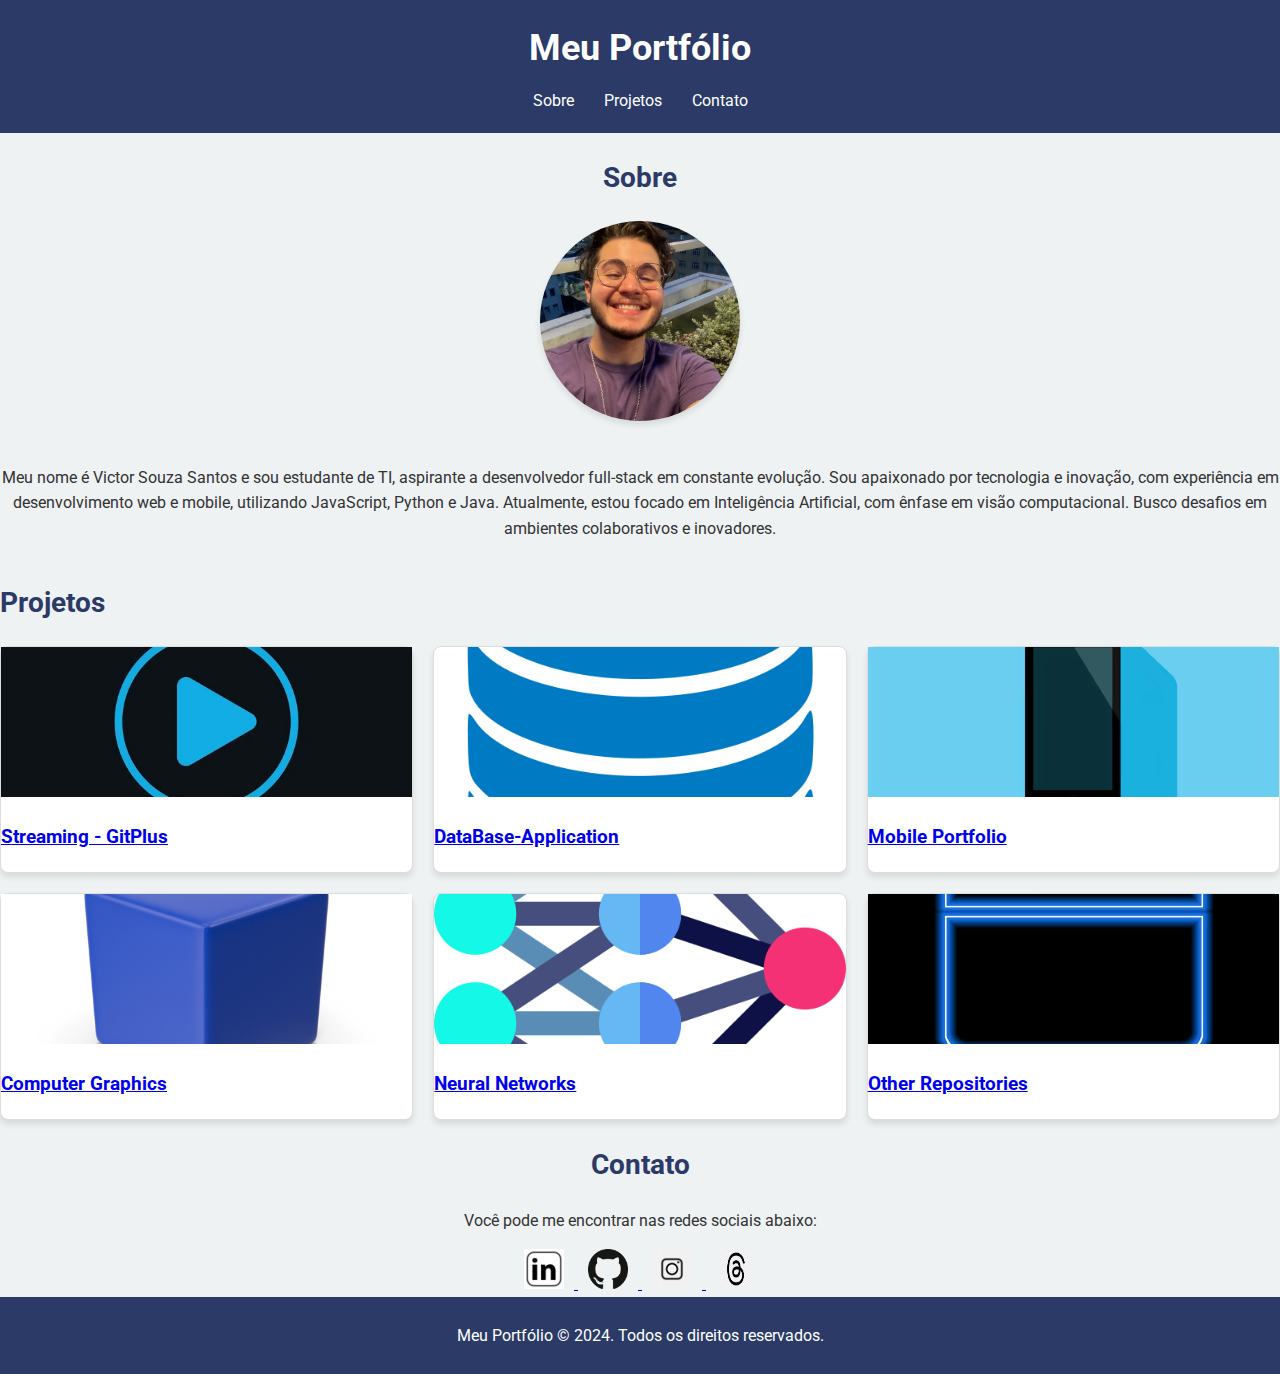
==== commit 647282c0: "Deleting redundancies and finalizing structure" ====
--- a/index.html
+++ b/index.html
@@ -3,7 +3,7 @@
 <head>
   <meta charset="UTF-8">
   <meta name="viewport" content="width=device-width, initial-scale=1.0">
-  <title>Meu Portfólio</title>
+  <title>Meu Portfólio Web</title>
   <link rel="stylesheet" href="style.css">
   <link rel="stylesheet" href="https://fonts.googleapis.com/css2?family=Roboto:wght@400;700&display=swap">
   <meta name="description" content="Portfólio de Victor Souza Santos, estudante de TI, desenvolvedor full-stack e entusiasta de IA e inovação.">
@@ -23,22 +23,23 @@
   </header>
 
   <main>
-    <section id="sobre">
-      <div class="container centered">
+    <section id="sobre" class="centered">
+      <div class="container">
         <h2>Sobre</h2>
         <div class="about">
           <img src="./ilustrations/pfp/3632a961-8020-4d77-95af-735faaba258c.jpeg" alt="Foto de perfil de Victor Souza Santos" class="profile-pic">
-          <p class="sobre-texto">
+          <p>
             Meu nome é Victor Souza Santos e sou estudante de TI, aspirante a desenvolvedor full-stack em constante evolução. Sou apaixonado por tecnologia e inovação, com experiência em desenvolvimento web e mobile, utilizando JavaScript, Python e Java. Atualmente, estou focado em Inteligência Artificial, com ênfase em visão computacional. Busco desafios em ambientes colaborativos e inovadores.
           </p>
         </div>
       </div>
-    </section>    
+    </section>
 
     <section id="projetos">
       <div class="container">
         <h2>Projetos</h2>
         <div class="project-boxes">
+          <!-- Projetos gerados dinamicamente -->
           <article class="project">
             <a href="https://projeto-web-streaming.vercel.app/" target="_blank" rel="noopener noreferrer">
               <img src="./ilustrations/play.webp" alt="Web Site" class="project-img">
@@ -80,8 +81,8 @@
     </section>
   </main>
 
-  <section id="contato">
-    <div class="container centered">
+  <section id="contato" class="centered">
+    <div class="container">
       <h2>Contato</h2>
       <p>Você pode me encontrar nas redes sociais abaixo:</p>
       <div class="social-links">
--- a/style.css
+++ b/style.css
@@ -1,4 +1,4 @@
-/* Centralização e acessibilidade */
+/* Centralização reutilizável */
 .centered {
   text-align: center;
   display: flex;
@@ -6,15 +6,7 @@
   align-items: center;
 }
 
-.profile-pic {
-  width: 200px;
-  height: 200px;
-  border-radius: 50%;
-  object-fit: cover;
-  margin-bottom: 20px;
-  box-shadow: 0 4px 6px rgba(0, 0, 0, 0.1);
-}
-
+/* Reset e configurações globais */
 body, html {
   margin: 0;
   padding: 0;
@@ -28,10 +20,17 @@
   line-height: 1.6;
 }
 
+/* Cabeçalho */
 header {
   background: #2b3a67;
   color: white;
   padding: 20px 0;
+  text-align: center;
+}
+
+header h1 {
+  font-size: 36px;
+  margin: 0;
 }
 
 header nav ul {
@@ -39,7 +38,7 @@
   display: flex;
   justify-content: center;
   padding: 0;
-  margin: 0;
+  margin: 10px 0 0;
 }
 
 header nav ul li a {
@@ -52,120 +51,11 @@
   color: #a5c9f1;
 }
 
-.project-boxes {
-  display: flex;
-  flex-wrap: wrap;
-  justify-content: center;
-  gap: 20px;
-}
-
-.social-links img {
-  width: 40px;
-  height: 40px;
-  margin: 0 10px;
-}
-
-/* Estilo da foto de perfil */
-.profile-pic {
-  width: 200px;
-  height: 200px;
-  border-radius: 50%; /* Bordas arredondadas */
-  object-fit: cover; /* Ajuste sem distorções */
-  margin-bottom: 20px; /* Espaço entre imagem e texto */
-  box-shadow: 0 4px 6px rgba(0, 0, 0, 0.1); /* Sombra leve para destaque */
-}
-
-/* Títulos das seções */
+/* Seções */
 h2 {
   font-size: 28px;
+  color: #2b3a67;
   margin-bottom: 20px;
-  color: #2b3a67; /* Cor azul do cabeçalho */
-}
-
-
-/* Reset e configurações globais */
-body, html {
-  margin: 0;
-  padding: 0;
-  box-sizing: border-box;
-}
-
-body {
-  font-family: 'Roboto', sans-serif;
-  background-color: #eef2f3; /* Fundo ameno */
-  color: #333; /* Texto mais escuro para contraste */
-}
-
-/* Cabeçalho */
-header {
-  background: #2b3a67; /* Azul mais discreto */
-  color: white;
-  padding: 20px 0;
-}
-
-header nav ul {
-  list-style: none;
-  display: flex;
-  justify-content: center;
-  padding: 0;
-  margin: 0;
-}
-
-header nav ul li a {
-  color: white;
-  text-decoration: none;
-  margin: 0 15px;
-}
-
-header nav ul li a:hover {
-  color: #a5c9f1; /* Destaque em azul claro */
-}
-
-/* Sobre */
-#sobre {
-  background-color: #eef2f3; /* Mesmo tom do restante da página */
-  padding: 50px 20px;
-  color: #333; /* Contraste adequado para texto */
-}
-
-/* Centralizar conteúdo da seção */
-.centered {
-  text-align: center;
-  display: flex;
-  flex-direction: column;
-  align-items: center;
-}
-
-/* Seção Projetos */
-#projetos {
-  background-color: #eef2f3; /* Fundo consistente com o restante */
-  padding: 50px 20px;
-}
-
-.project-boxes {
-  display: flex;
-  flex-wrap: wrap;
-  justify-content: center; /* Centralizar os projetos */
-  gap: 20px; /* Espaço entre os projetos */
-}
-
-/* Seção Contato */
-#contato {
-  background-color: #eef2f3; /* Fundo consistente com o restante */
-  padding: 50px 20px;
-}
-
-#contato p {
-  max-width: 600px; /* Limita o texto para manter foco visual */
-  line-height: 1.6; /* Melhor legibilidade */
-  margin-bottom: 20px; /* Espaçamento inferior */
-}
-
-.about {
-  display: flex;
-  align-items: center;
-  flex-direction: column; /* Força o layout em coluna para centralizar */
-  gap: 20px;
 }
 
 .profile-pic {
@@ -173,143 +63,11 @@
   height: 200px;
   border-radius: 50%;
   object-fit: cover;
-  box-shadow: 0 4px 6px rgba(0, 0, 0, 0.1); /* Destaque */
-}
-
-.about {
-  display: flex;
-  align-items: flex-start; /* Texto alinhado no topo da imagem */
-  gap: 20px;
-}
-
-.profile-pic {
-  width: 200px;
-  height: 200px;
-  border-radius: 50%; /* Bordas arredondadas */
-  object-fit: cover; /* Garante que a imagem se ajuste sem distorção */
-  box-shadow: 0 4px 6px rgba(0, 0, 0, 0.1); /* Sombra para destaque */
-}
-
-/* Texto da descrição */
-.sobre-texto {
-  text-align: center; /* Texto centralizado */
-  line-height: 1.8; /* Melhor legibilidade */
-  max-width: 800px; /* Largura máxima para manter o foco visual */
-  margin: 0 auto; /* Centraliza o texto no container */
-}
-
-/* Redes sociais */
-.social-links {
-  display: flex;
-  justify-content: center;
-  align-items: center;
-  gap: 10px; /* Espaço reduzido entre os ícones */
-}
-
-.social-links img {
-  width: 24px; /* Reduzido para um tamanho pequeno */
-  height: 24px; /* Proporcional à largura */
-  transition: transform 0.3s ease; /* Animação ao passar o mouse */
-}
-
-.social-links img:hover {
-  transform: scale(1.2); /* Leve aumento ao passar o mouse */
-}
-
-/* Rodapé */
-footer {
-  background: #2b3a67;
-  color: white;
-  text-align: center;
-  padding: 10px 0;
+  box-shadow: 0 4px 6px rgba(0, 0, 0, 0.1);
+  margin-bottom: 20px;
 }
 
 /* Projetos */
-.project-boxes {
-  display: flex;
-  flex-wrap: wrap;
-  gap: 20px;
-}
-
-.project {
-  flex: 1 1 calc(33% - 20px);
-  background: white;
-  border: 1px solid #ddd;
-  border-radius: 8px;
-  box-shadow: 0 4px 6px rgba(0, 0, 0, 0.1);
-  overflow: hidden;
-}
-
-.project img {
-  width: 100%;
-  height: 150px;
-  object-fit: cover;
-}
-
-/* Ajustes para dispositivos menores */
-@media (max-width: 768px) {
-  .about {
-    flex-direction: column;
-    text-align: center;
-  }
-
-  .profile-pic {
-    margin: 0 auto;
-  }
-
-  .project {
-    flex: 1 1 100%;
-  }
-}
-
-/* Centralização e estilo geral */
-.centered {
-  text-align: center;
-  display: flex;
-  flex-direction: column;
-  align-items: center;
-}
-
-/* Cabeçalho */
-header {
-  background: #2b3a67;
-  color: white;
-  padding: 20px 0;
-  text-align: center; /* Centraliza o título do projeto */
-}
-
-header h1 {
-  font-size: 36px;
-  margin: 0;
-}
-
-/* Títulos das seções */
-h2 {
-  font-size: 28px;
-  color: #2b3a67;
-  text-align: center; /* Centraliza todos os títulos */
-  margin-bottom: 20px;
-}
-
-/* Foto de perfil */
-.profile-pic {
-  width: 200px;
-  height: 200px;
-  border-radius: 50%;
-  object-fit: cover;
-  margin: 20px 0;
-  box-shadow: 0 4px 6px rgba(0, 0, 0, 0.1);
-}
-
-/* Sobre */
-.sobre-texto {
-  max-width: 800px;
-  line-height: 1.8;
-  text-align: center; /* Centraliza o texto */
-  margin: 0 auto;
-}
-
-/* Seção Projetos */
 .project-boxes {
   display: flex;
   flex-wrap: wrap;
@@ -323,7 +81,6 @@
   border: 1px solid #ddd;
   border-radius: 8px;
   box-shadow: 0 4px 6px rgba(0, 0, 0, 0.1);
-  overflow: hidden;
 }
 
 .project img {
@@ -331,3 +88,23 @@
   height: 150px;
   object-fit: cover;
 }
+
+/* Redes sociais */
+.social-links img {
+  width: 40px;
+  height: 40px;
+  margin: 0 10px;
+  transition: transform 0.3s ease;
+}
+
+.social-links img:hover {
+  transform: scale(1.2);
+}
+
+/* Rodapé */
+footer {
+  background: #2b3a67;
+  color: white;
+  text-align: center;
+  padding: 10px 0;
+}
